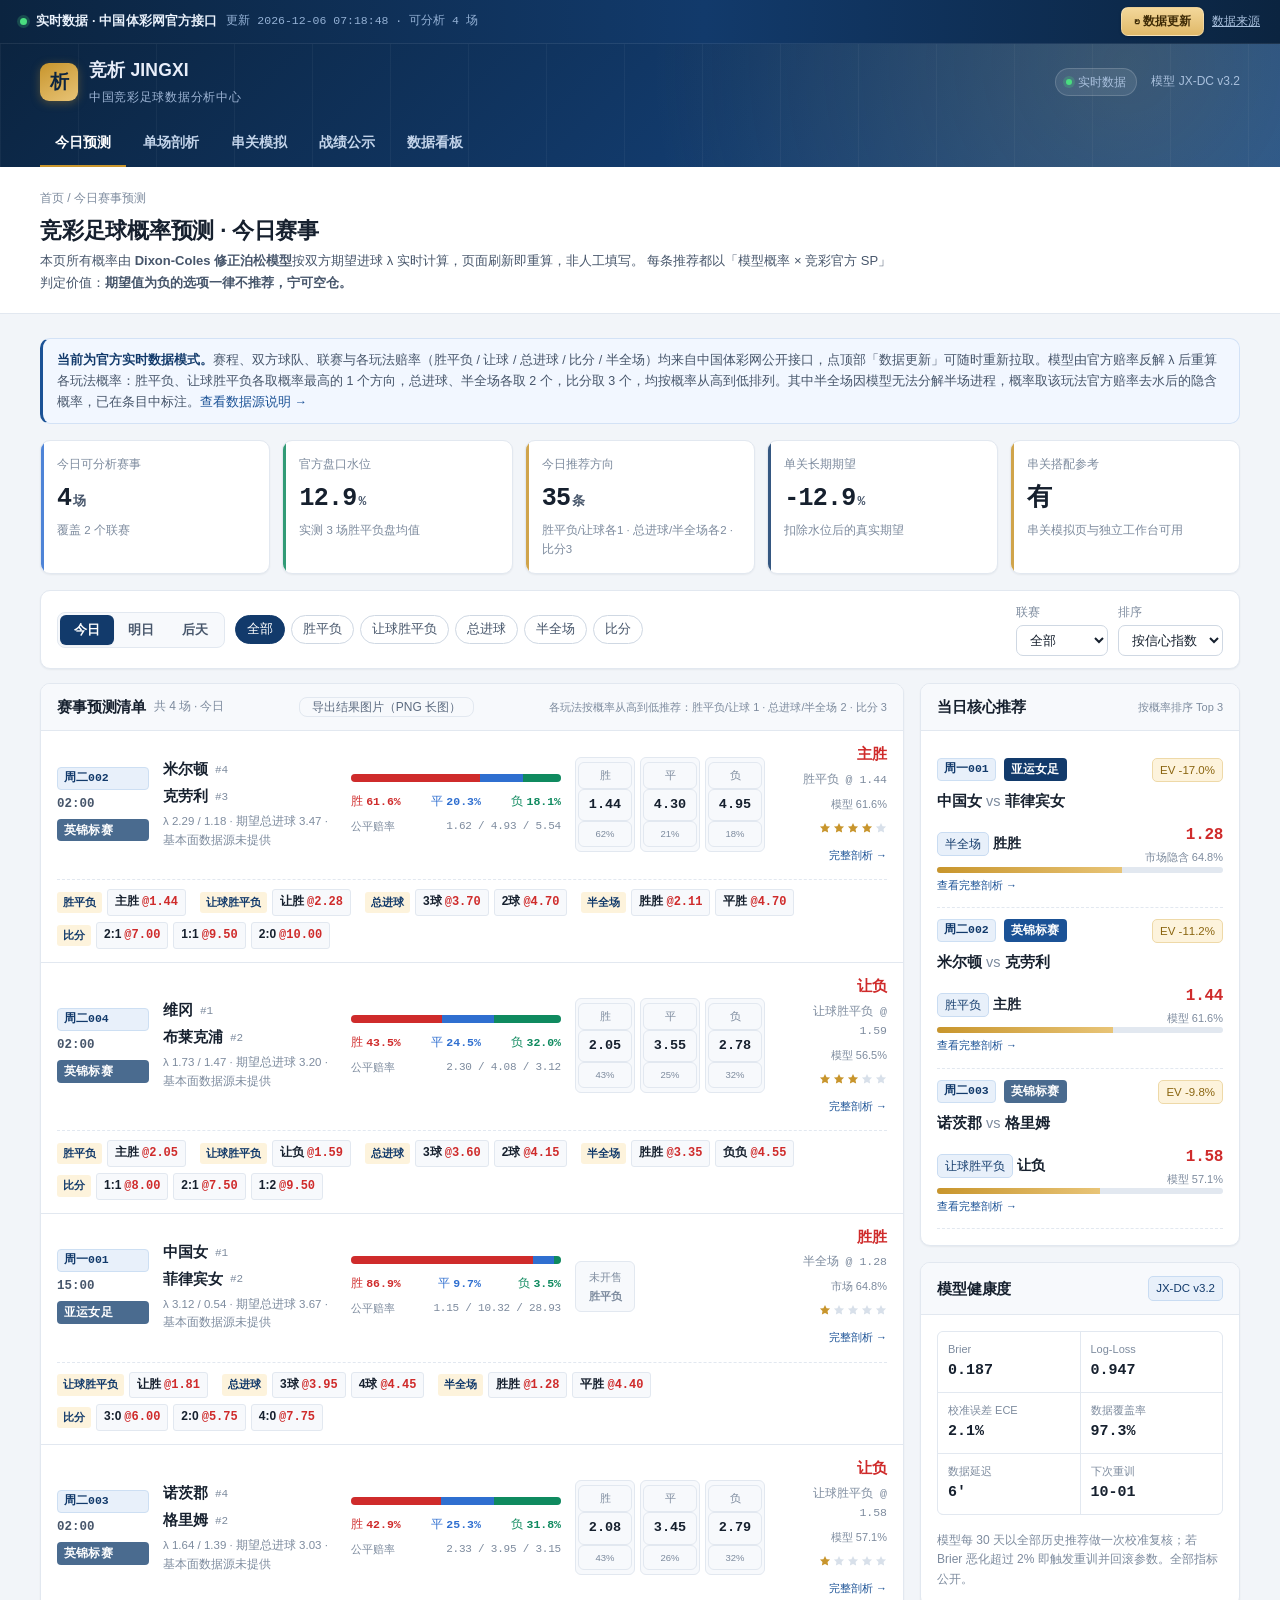
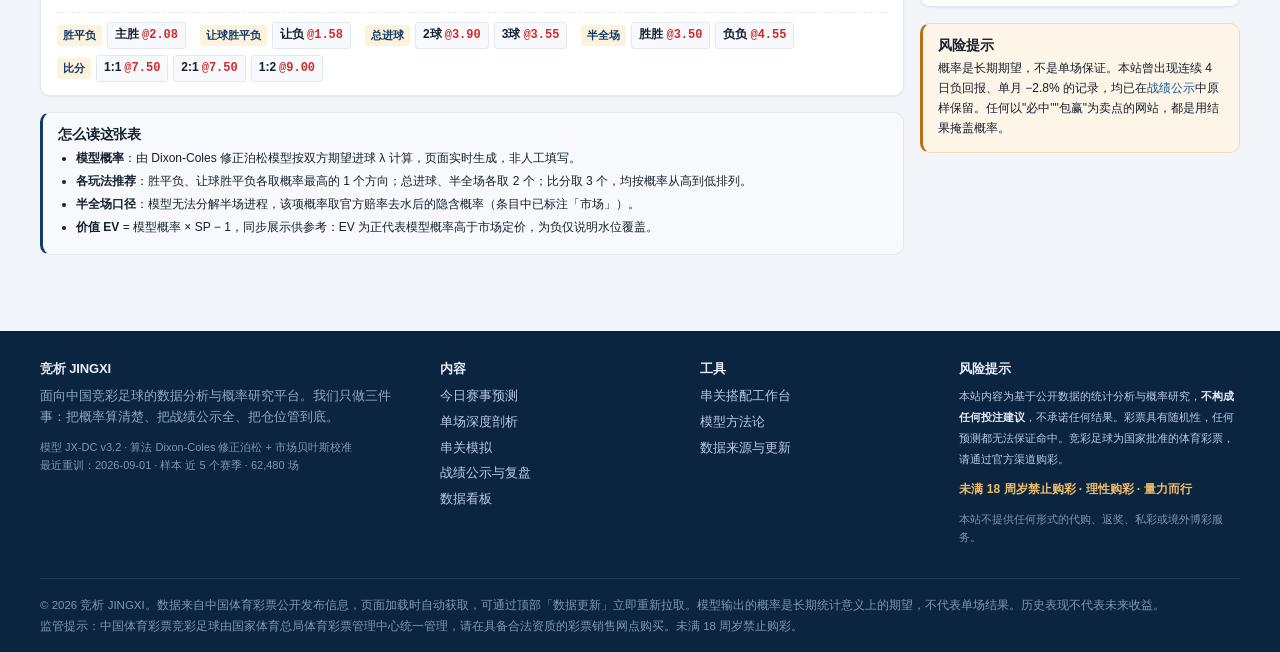
==== index.html @ ffd5cdde "串关模拟：三个双玩法组合的关数写进选项名，口径更直观 - 选项名改为「胜平负+让球（2 串 1）」「胜平负+总进球（3 串 1）」「让球+总进球（3 串 1）」，   选项本身即可看出搭配结果；构成规" ====
<!DOCTYPE html>
<html lang="zh-CN">
<head>
<meta charset="utf-8">
<meta name="viewport" content="width=device-width, initial-scale=1">
<title>今日竞彩足球预测 · 概率透明 · 战绩可溯 | 竞析 JINGXI</title>
<meta name="description" content="竞析 JINGXI —— 中国竞彩足球数据分析中心。以 Dixon-Coles 修正泊松模型计算胜平负、让球、总进球概率，公开模型参数与校准曲线，全量推荐赛前锁定、赛后公示。本站不销售彩票，内容不构成投注建议。">
<meta name="robots" content="index,follow">
<link rel="stylesheet" href="assets/css/main.css?v=2026094002">
</head>
<body data-page="home">

<div class="pagehead"><div class="wrap">
  <div class="crumb">首页 / 今日赛事预测</div>
  <h1>竞彩足球概率预测 · 今日赛事</h1>
  <div class="sub">
    本页所有概率由 <b>Dixon-Coles 修正泊松模型</b>按双方期望进球 λ 实时计算，页面刷新即重算，非人工填写。
    每条推荐都以「模型概率 × 竞彩官方 SP」判定价值：<b>期望值为负的选项一律不推荐，宁可空仓。</b>
  </div>
</div></div>

<main><div class="wrap" id="home-body"></div></main>

<script src="assets/js/data.js?v=2026094002"></script>
<script src="assets/js/core.js?v=2026094002"></script>
<script src="assets/js/datasource.js?v=2026094002"></script>
<script src="assets/js/parlay.js?v=2026094002"></script>
<script src="assets/js/app.js?v=2026094002"></script>
<script src="assets/js/boot.js?v=2026094002"></script>
</body>
</html>
---- assets/css/main.css ----
/* ==========================================================================
   竞析 JINGXI · 中国竞彩足球数据分析中心
   设计系统 v1.0  |  数据密集型排版，竞赛级可读性
   ========================================================================== */

/* ---------- 1. 设计令牌 ---------- */
:root {
  /* 品牌 */
  --brand: #123a6b;
  --brand-2: #1b5296;
  --brand-ink: #0b2440;
  --accent: #c8952c;          /* 金：权威/重点 */
  --accent-soft: #fdf3dc;

  /* 语义：竞彩胜平负（胜=红 / 平=蓝 / 负=绿） */
  --win: #cf2b2b;
  --win-soft: #fdecec;
  --draw: #2f6fd0;
  --draw-soft: #eaf1fd;
  --lose: #0f8a5f;
  --lose-soft: #e7f6f0;

  /* 中性 */
  --bg: #f2f5f9;
  --panel: #ffffff;
  --panel-2: #f7f9fc;
  --line: #e2e8f0;
  --line-2: #cfd8e3;
  --ink: #16202e;
  --ink-2: #47566b;
  --ink-3: #7d8b9e;

  /* 状态 */
  --up: #cf2b2b;      /* 升盘 / 上涨 */
  --down: #0f8a5f;    /* 降盘 / 下跌 */
  --warn: #b8730f;
  --warn-soft: #fdf6e8;

  /* 尺寸 */
  --r-sm: 6px;
  --r: 10px;
  --r-lg: 14px;
  --sh-1: 0 1px 2px rgba(16, 32, 56, .06);
  --sh-2: 0 4px 16px rgba(16, 32, 56, .08);
  --sh-3: 0 12px 36px rgba(16, 32, 56, .12);
  --maxw: 1240px;

  --sans: -apple-system, BlinkMacSystemFont, "PingFang SC", "Hiragino Sans GB",
          "Microsoft YaHei", "Source Han Sans SC", "Noto Sans CJK SC", sans-serif;
  --mono: ui-monospace, "SF Mono", "JetBrains Mono", Menlo, Consolas, monospace;
}

/* ---------- 2. 基础 ---------- */
* { box-sizing: border-box; }
html { -webkit-text-size-adjust: 100%; scroll-behavior: smooth; }
body {
  margin: 0;
  font-family: var(--sans);
  font-size: 14px;
  line-height: 1.65;
  color: var(--ink);
  background: var(--bg);
  -webkit-font-smoothing: antialiased;
}
a { color: var(--brand-2); text-decoration: none; }
a:hover { text-decoration: underline; }
h1, h2, h3, h4 { margin: 0; font-weight: 700; line-height: 1.3; letter-spacing: -.01em; }
p { margin: 0 0 10px; }
img { max-width: 100%; }
table { border-collapse: collapse; width: 100%; }

.num, .odds, td.num, .tabular {
  font-family: var(--mono);
  font-variant-numeric: tabular-nums;
  letter-spacing: -.02em;
}

.wrap { max-width: var(--maxw); margin: 0 auto; padding: 0 20px; }
.hide { display: none !important; }
.muted { color: var(--ink-3); }
.small { font-size: 12px; }
.tiny { font-size: 11px; }
.nowrap { white-space: nowrap; }
.center { text-align: center; }
.right { text-align: right; }
.mt0 { margin-top: 0; } .mb0 { margin-bottom: 0; }
.mb8 { margin-bottom: 8px; } .mb16 { margin-bottom: 16px; } .mb24 { margin-bottom: 24px; }
.mt16 { margin-top: 16px; } .mt24 { margin-top: 24px; } .mt32 { margin-top: 32px; }
.gap8 { gap: 8px; } .gap12 { gap: 12px; } .gap16 { gap: 16px; }
.row { display: flex; align-items: center; }
.row.wrapx { flex-wrap: wrap; }
.between { justify-content: space-between; }
.grow { flex: 1; }

/* ---------- 3. 演示数据横幅 ---------- */
.demobar {
  background: linear-gradient(90deg, #7a4a00, #b8730f 40%, #7a4a00);
  color: #fff5e0;
  font-size: 12.5px;
  padding: 7px 0;
  text-align: center;
  letter-spacing: .01em;
}
.demobar b { color: #ffe6ad; }
.demobar::before { content: "⚠ "; }

/* ---------- 4. 顶栏 ---------- */
.topbar {
  background: linear-gradient(135deg, #0b2440 0%, #123a6b 55%, #1b5296 100%);
  color: #e8eefa;
  position: relative;
  overflow: hidden;
}
.topbar::after {
  content: "";
  position: absolute; inset: 0;
  background-image:
    radial-gradient(circle at 88% 15%, rgba(200,149,44,.20) 0, transparent 42%),
    repeating-linear-gradient(90deg, rgba(255,255,255,.045) 0 1px, transparent 1px 78px);
  pointer-events: none;
}
.topbar-in { position: relative; z-index: 1; }
.topbar-top {
  display: flex; align-items: center; justify-content: space-between;
  gap: 16px; padding: 12px 0;
}
.brand { display: flex; align-items: center; gap: 11px; }
.brand-mark {
  width: 38px; height: 38px; border-radius: 9px; flex: none;
  background: linear-gradient(150deg, #c8952c, #e8c477);
  color: #0b2440; display: grid; place-items: center;
  font-weight: 800; font-size: 19px; letter-spacing: -.04em;
  box-shadow: 0 2px 10px rgba(200,149,44,.35);
}
.brand-txt strong { font-size: 17.5px; font-weight: 800; letter-spacing: .01em; display: block; }
.brand-txt span { font-size: 11.5px; color: #9db4d4; letter-spacing: .06em; }
.topbar-meta { display: flex; align-items: center; gap: 14px; font-size: 12px; color: #a9c0dd; }
.pill-live {
  display: inline-flex; align-items: center; gap: 6px;
  background: rgba(255,255,255,.09); border: 1px solid rgba(255,255,255,.16);
  padding: 4px 10px; border-radius: 20px; font-size: 11.5px;
}
.dot-live { width: 6px; height: 6px; border-radius: 50%; background: #4ade80; box-shadow: 0 0 0 3px rgba(74,222,128,.22); }
.pill-demo { background: rgba(200,149,44,.2); border-color: rgba(200,149,44,.45); color: #f3d79a; }

/* 主导航 */
.nav { display: flex; gap: 2px; overflow-x: auto; scrollbar-width: none; }
.nav::-webkit-scrollbar { display: none; }
.nav a {
  color: #c3d4ea; padding: 11px 15px; font-size: 14px; font-weight: 600;
  border-bottom: 2.5px solid transparent; white-space: nowrap; text-decoration: none;
  transition: color .15s, border-color .15s;
}
.nav a:hover { color: #fff; text-decoration: none; }
.nav a.on { color: #fff; border-bottom-color: var(--accent); }
.nav .nav-key { font-size: 10px; color: #8fa8c8; margin-left: 5px; font-weight: 500; }

/* ---------- 5. 页面标题区 ---------- */
.pagehead { background: var(--panel); border-bottom: 1px solid var(--line); padding: 22px 0 20px; }
.pagehead h1 { font-size: 22px; }
.pagehead .sub { color: var(--ink-2); font-size: 13px; margin-top: 5px; max-width: 860px; }
.crumb { font-size: 12px; color: var(--ink-3); margin-bottom: 8px; }
.crumb a { color: var(--ink-3); }

main { padding: 24px 0 56px; }

/* ---------- 6. 指标卡 ---------- */
.kpis { display: grid; grid-template-columns: repeat(auto-fit, minmax(168px, 1fr)); gap: 12px; }
.kpi {
  background: var(--panel); border: 1px solid var(--line); border-radius: var(--r);
  padding: 14px 16px; box-shadow: var(--sh-1); position: relative; overflow: hidden;
}
.kpi::before { content: ""; position: absolute; left: 0; top: 0; bottom: 0; width: 3px; background: var(--brand); opacity: .85; }
.kpi.k-win::before { background: var(--win); }
.kpi.k-draw::before { background: var(--draw); }
.kpi.k-lose::before { background: var(--lose); }
.kpi.k-gold::before { background: var(--accent); }
.kpi .k-lab { font-size: 12px; color: var(--ink-3); display: flex; align-items: center; gap: 5px; }
.kpi .k-val { font-size: 25px; font-weight: 800; font-family: var(--mono); margin-top: 3px; letter-spacing: -.03em; }
.kpi .k-val small { font-size: 13px; font-weight: 600; color: var(--ink-2); margin-left: 2px; }
.kpi .k-sub { font-size: 11.5px; color: var(--ink-3); margin-top: 2px; }
.pos { color: var(--win); } .neg { color: var(--lose); }

/* ---------- 7. 卡片 / 面板 ---------- */
.card {
  background: var(--panel); border: 1px solid var(--line); border-radius: var(--r);
  box-shadow: var(--sh-1); margin-bottom: 16px; overflow: hidden;
}
.card-h {
  display: flex; align-items: center; justify-content: space-between; gap: 12px;
  padding: 13px 16px; border-bottom: 1px solid var(--line); background: var(--panel-2);
}
.card-h h2, .card-h h3 { font-size: 15px; display: flex; align-items: center; gap: 8px; }
.card-h .hint { font-size: 12px; color: var(--ink-3); font-weight: 400; }
.card-b { padding: 16px; }
.card-b.tight { padding: 10px 12px; }
.card-b.flush { padding: 0; }

.section-title { display: flex; align-items: baseline; gap: 10px; margin: 26px 0 12px; }
.section-title h2 { font-size: 17px; }
.section-title .desc { font-size: 12.5px; color: var(--ink-3); }

.grid-2 { display: grid; grid-template-columns: 1fr 1fr; gap: 16px; }
.grid-3 { display: grid; grid-template-columns: repeat(3, 1fr); gap: 16px; }
.grid-side { display: grid; grid-template-columns: minmax(0, 1fr) 320px; gap: 16px; align-items: start; }

/* ---------- 8. 标签 / 徽章 ---------- */
.tag {
  display: inline-flex; align-items: center; gap: 4px;
  font-size: 11.5px; padding: 2px 7px; border-radius: 5px;
  background: var(--panel-2); border: 1px solid var(--line-2); color: var(--ink-2);
  white-space: nowrap; line-height: 1.6;
}
.tag.t-win { background: var(--win-soft); border-color: #f3c9c9; color: #a81f1f; }
.tag.t-draw { background: var(--draw-soft); border-color: #c6daf8; color: #22539f; }
.tag.t-lose { background: var(--lose-soft); border-color: #bfe6d8; color: #0a6b4a; }
.tag.t-gold { background: var(--accent-soft); border-color: #eed9a8; color: #8a6510; }
.tag.t-brand { background: #e8f0fa; border-color: #c9dcf2; color: #123a6b; }
.tag.t-warn { background: var(--warn-soft); border-color: #f0dcb4; color: var(--warn); }

.league-chip {
  display: inline-flex; align-items: center; font-size: 11.5px; font-weight: 700;
  padding: 2px 7px; border-radius: 4px; background: var(--brand); color: #fff; letter-spacing: .02em;
}
.league-chip.lv-2 { background: #1b5296; }
.league-chip.lv-3 { background: #4a6b8f; }
.league-chip.lv-4 { background: #7d8b9e; }
.no-chip {
  font-family: var(--mono); font-size: 11.5px; font-weight: 700; color: var(--brand);
  background: #e8f0fa; border: 1px solid #cddff3; padding: 1px 6px; border-radius: 4px;
}

/* 近期战绩 W/D/L 方块 */
.form-row { display: inline-flex; gap: 3px; }
.form-dot {
  width: 17px; height: 17px; border-radius: 4px; display: grid; place-items: center;
  font-size: 10.5px; font-weight: 800; color: #fff; font-family: var(--mono);
}
.form-dot.w { background: var(--win); }
.form-dot.d { background: #98a6b8; }
.form-dot.l { background: var(--lose); }

/* 信心星级 */
.stars { display: inline-flex; gap: 2px; align-items: center; }
.star { width: 12px; height: 12px; }
.star.on { fill: var(--accent); }
.star.off { fill: #d8e0ea; }

/* ---------- 9. 概率条 ---------- */
.pbar { display: flex; height: 8px; border-radius: 5px; overflow: hidden; background: var(--line); }
.pbar > i { display: block; height: 100%; }
.pbar .p-w { background: var(--win); }
.pbar .p-d { background: var(--draw); }
.pbar .p-l { background: var(--lose); }
.pbar-legend { display: flex; justify-content: space-between; font-size: 11.5px; margin-top: 5px; }
.pbar-legend b { font-family: var(--mono); font-weight: 700; }
.legend-w { color: var(--win); } .legend-d { color: var(--draw); } .legend-l { color: var(--lose); }

/* 三段概率（挂盘式） */
.tri { display: grid; grid-template-columns: repeat(3, 1fr); gap: 1px; background: var(--line); border: 1px solid var(--line); border-radius: var(--r-sm); overflow: hidden; }
.tri > div { background: var(--panel); padding: 7px 8px; text-align: center; }
.tri .t-lab { font-size: 11px; color: var(--ink-3); }
.tri .t-val { font-family: var(--mono); font-size: 16px; font-weight: 700; margin-top: 1px; }
.tri .t-odds { font-family: var(--mono); font-size: 11.5px; color: var(--ink-3); }
.tri .c-w { color: var(--win); } .tri .c-d { color: var(--draw); } .tri .c-l { color: var(--lose); }
.tri > div.hl { background: var(--accent-soft); }
.tri > div.hl .t-lab { color: #8a6510; font-weight: 700; }

/* ---------- 10. 赛事列表行 ---------- */
.match-list { display: flex; flex-direction: column; }
.mrow {
  display: grid;
  grid-template-columns: 92px minmax(0, 1fr) 210px 190px 108px;
  gap: 14px; align-items: center;
  padding: 13px 16px; border-bottom: 1px solid var(--line);
  transition: background .14s; position: relative;
}
.mrow:last-child { border-bottom: 0; }
.mrow:hover { background: #f8fbfe; }
.mrow::before {
  content: ""; position: absolute; left: 0; top: 0; bottom: 0; width: 0;
  background: var(--brand); transition: width .14s;
}
.mrow:hover::before { width: 3px; }
.m-meta { display: flex; flex-direction: column; gap: 4px; }
.m-time { font-family: var(--mono); font-size: 12.5px; color: var(--ink-2); font-weight: 600; }
.m-teams { min-width: 0; }
.m-team { display: flex; align-items: center; gap: 7px; }
.m-team .tname { font-size: 14.5px; font-weight: 700; }
.m-team .trank { font-size: 11px; color: var(--ink-3); font-family: var(--mono); }
.m-team .badge-h { font-size: 10px; padding: 0 4px; border-radius: 3px; background: #eef2f7; color: var(--ink-3); }
.m-vs { font-size: 11px; color: var(--ink-3); padding-left: 2px; }
.m-hint { font-size: 11.5px; color: var(--ink-3); margin-top: 3px; }
.m-prob { display: flex; flex-direction: column; gap: 5px; }
.m-prob .lab { font-size: 11px; color: var(--ink-3); display: flex; justify-content: space-between; }
.m-odds { display: grid; grid-template-columns: repeat(3, 1fr); gap: 5px; }
.m-odds div {
  border: 1px solid var(--line); border-radius: var(--r-sm); padding: 4px 2px; text-align: center;
  background: var(--panel-2);
}
.m-odds .o-l { font-size: 10.5px; color: var(--ink-3); }
.m-odds .o-v { font-family: var(--mono); font-size: 13.5px; font-weight: 700; }
.m-odds .sel-w { border-color: #e9b3b3; background: var(--win-soft); }
.m-odds .sel-d { border-color: #bcd3f5; background: var(--draw-soft); }
.m-odds .sel-l { border-color: #b3ddcd; background: var(--lose-soft); }
.m-side { text-align: right; display: flex; flex-direction: column; align-items: flex-end; gap: 5px; }

/* 各玩法推荐条（今日预测清单，跨整行） */
.m-recs {
  grid-column: 1 / -1;
  display: flex; flex-wrap: wrap; gap: 6px 14px; align-items: center;
  padding-top: 9px; margin-top: 1px; border-top: 1px dashed var(--line);
}
.m-recs .rc-g { display: inline-flex; align-items: center; gap: 5px; }
.m-recs .rc-p {
  font-size: 10.5px; font-weight: 700; color: var(--brand);
  background: var(--accent-soft); border-radius: 3px; padding: 2px 6px; white-space: nowrap;
}
.m-recs .rc-i {
  font-size: 12px; font-weight: 600; color: var(--ink);
  border: 1px solid var(--line); border-radius: 3px; padding: 2px 7px;
  background: var(--panel-2); white-space: nowrap; cursor: default;
}
.m-recs .rc-i b { color: var(--win); font-family: var(--mono); font-weight: 700; margin-left: 3px; }

/* 推荐徽章 */
.pick-badge {
  display: inline-flex; flex-direction: column; align-items: flex-end; gap: 2px;
}
.pick-badge .p-main { font-size: 15px; font-weight: 800; font-family: var(--mono); }
.pick-badge .p-sp { font-size: 11.5px; color: var(--ink-3); font-family: var(--mono); }

/* ---------- 11. 表格 ---------- */
.tbl { width: 100%; font-size: 13px; }
.tbl th {
  text-align: left; font-size: 11.5px; font-weight: 700; color: var(--ink-2);
  background: var(--panel-2); padding: 9px 10px; border-bottom: 1px solid var(--line-2);
  white-space: nowrap;
}
.tbl td { padding: 9px 10px; border-bottom: 1px solid var(--line); vertical-align: middle; }
.tbl tbody tr:hover { background: #f8fbfe; }
.tbl tbody tr:last-child td { border-bottom: 0; }
.tbl .num { text-align: right; }
.tbl-dense td, .tbl-dense th { padding: 6px 9px; }
.tbl th.sortable { cursor: pointer; user-select: none; }
.tbl th.sortable:hover { color: var(--brand); }

.hit { color: var(--win); font-weight: 700; }
.miss { color: var(--lose); font-weight: 700; }
.push { color: var(--ink-3); font-weight: 700; }

/* 表格滚动容器 */
.scrollx { overflow-x: auto; }
.scrollx::-webkit-scrollbar { height: 8px; }
.scrollx::-webkit-scrollbar-thumb { background: var(--line-2); border-radius: 4px; }

/* ---------- 12. 筛选 / Tab ---------- */
.toolbar {
  display: flex; flex-wrap: wrap; gap: 10px; align-items: center;
  padding: 12px 16px; background: var(--panel); border: 1px solid var(--line);
  border-radius: var(--r); box-shadow: var(--sh-1); margin-bottom: 14px;
}
.seg { display: inline-flex; background: var(--panel-2); border: 1px solid var(--line); border-radius: 8px; padding: 2px; }
.seg button {
  border: 0; background: transparent; font-family: inherit; font-size: 13px; font-weight: 600;
  color: var(--ink-2); padding: 6px 14px; border-radius: 6px; cursor: pointer; transition: all .14s;
}
.seg button:hover { color: var(--brand); }
.seg button.on { background: var(--brand); color: #fff; box-shadow: var(--sh-1); }
.seg.sm button { padding: 4px 10px; font-size: 12.5px; }

.chips { display: flex; flex-wrap: wrap; gap: 6px; }
.chip {
  font-size: 12.5px; padding: 5px 11px; border-radius: 20px; cursor: pointer;
  background: var(--panel); border: 1px solid var(--line-2); color: var(--ink-2);
  font-family: inherit; transition: all .14s;
}
.chip:hover { border-color: var(--brand-2); color: var(--brand); }
.chip.on { background: var(--brand); border-color: var(--brand); color: #fff; }
.chip sup { font-size: 10px; margin-left: 3px; opacity: .75; }

.field { display: flex; flex-direction: column; gap: 3px; }
.field label { font-size: 11.5px; color: var(--ink-3); }
select, input[type=text], input[type=search] {
  font-family: inherit; font-size: 13px; color: var(--ink);
  border: 1px solid var(--line-2); border-radius: 7px; padding: 6px 9px; background: var(--panel);
}
select:focus, input:focus { outline: 2px solid #d4e4f7; border-color: var(--brand-2); }

/* 页内 Tab */
.tabs { display: flex; gap: 4px; border-bottom: 1px solid var(--line); overflow-x: auto; }
.tabs button {
  border: 0; background: transparent; font-family: inherit; font-size: 13.5px; font-weight: 600;
  color: var(--ink-2); padding: 10px 14px; cursor: pointer; white-space: nowrap;
  border-bottom: 2.5px solid transparent; margin-bottom: -1px;
}
.tabs button:hover { color: var(--brand); }
.tabs button.on { color: var(--brand); border-bottom-color: var(--brand); }

/* ---------- 13. 图表容器 ---------- */
.chart { width: 100%; display: block; }
.chart-legend { display: flex; flex-wrap: wrap; gap: 12px; font-size: 11.5px; color: var(--ink-2); margin-top: 8px; }
.chart-legend i { display: inline-block; width: 9px; height: 9px; border-radius: 2px; margin-right: 4px; }

.bar-h { display: flex; align-items: center; gap: 8px; font-size: 12.5px; margin-bottom: 6px; }
.bar-h .bh-lab { width: 88px; flex: none; color: var(--ink-2); }
.bar-h .bh-track { flex: 1; height: 16px; background: var(--panel-2); border-radius: 4px; overflow: hidden; }
.bar-h .bh-fill { height: 100%; border-radius: 4px; background: linear-gradient(90deg, var(--brand), var(--brand-2)); }
.bar-h .bh-val { width: 52px; text-align: right; font-family: var(--mono); font-weight: 700; }

/* 泊松热力图 */
.heat { display: grid; gap: 3px; }
.heat-cell { aspect-ratio: 1; display: grid; place-items: center; border-radius: 4px; font-family: var(--mono); font-size: 10.5px; font-weight: 600; }
.heat-axis { display: grid; gap: 3px; font-size: 10.5px; color: var(--ink-3); font-family: var(--mono); }
.heat-axis > span { display: grid; place-items: center; }

/* 数据小格 */
.mini-grid { display: grid; grid-template-columns: repeat(auto-fit, minmax(96px, 1fr)); gap: 1px; background: var(--line); border: 1px solid var(--line); border-radius: var(--r-sm); overflow: hidden; }
.mini-grid > div { background: var(--panel); padding: 8px 10px; }
.mini-grid .mg-l { font-size: 11px; color: var(--ink-3); }
.mini-grid .mg-v { font-family: var(--mono); font-size: 15px; font-weight: 700; margin-top: 1px; }

/* 对比条（主客对比） */
.vs-bar { display: grid; grid-template-columns: 1fr 92px 1fr; align-items: center; gap: 8px; margin-bottom: 9px; }
.vs-bar .vb-l, .vs-bar .vb-r { height: 20px; border-radius: 4px; position: relative; overflow: hidden; background: var(--panel-2); }
.vs-bar .vb-f { height: 100%; }
.vs-bar .vb-l .vb-f { background: linear-gradient(90deg, rgba(18,58,107,.35), var(--brand)); float: right; }
.vs-bar .vb-r .vb-f { background: linear-gradient(90deg, #b8552c, #d97b3f); }
.vs-bar .vb-c { text-align: center; font-size: 11.5px; color: var(--ink-3); }
.vs-bar .vb-c b { display: block; font-family: var(--mono); font-size: 12.5px; color: var(--ink); }

/* ---------- 14. 结论卡 / 提示 ---------- */
.callout {
  border-radius: var(--r); padding: 13px 15px; font-size: 13px;
  background: var(--panel-2); border: 1px solid var(--line); border-left: 3px solid var(--brand);
}
.callout.c-gold { background: var(--accent-soft); border-color: #f0dcb4; border-left-color: var(--accent); }
.callout.c-warn { background: var(--warn-soft); border-color: #f0dcb4; border-left-color: var(--warn); }
.callout.c-win { background: var(--win-soft); border-color: #f3c9c9; border-left-color: var(--win); }
.callout h4 { font-size: 13.5px; margin-bottom: 5px; }
.callout ul { margin: 6px 0 0; padding-left: 18px; }
.callout li { margin-bottom: 3px; }

/* ---------- 15. 模型漏斗 ---------- */
.flow { display: grid; gap: 8px; }
.flow-step {
  display: grid; grid-template-columns: 34px 128px minmax(0, 1fr); gap: 12px; align-items: start;
  background: var(--panel); border: 1px solid var(--line); border-radius: var(--r);
  padding: 11px 13px; position: relative;
}
.flow-step .fs-n {
  width: 26px; height: 26px; border-radius: 7px; background: var(--brand); color: #fff;
  display: grid; place-items: center; font-family: var(--mono); font-weight: 700; font-size: 12.5px;
}
.flow-step .fs-t { font-weight: 700; font-size: 13.5px; }
.flow-step .fs-d { font-size: 12.5px; color: var(--ink-2); }
.flow-step .fs-k { font-family: var(--mono); font-size: 11.5px; color: var(--ink-3); margin-top: 3px; }

.formula {
  font-family: var(--mono); font-size: 13px; background: #0f2137; color: #d9e6f7;
  border-radius: var(--r-sm); padding: 12px 14px; overflow-x: auto; line-height: 2;
}
.formula .v { color: #7fd1b0; } .formula .c { color: #8fa8c8; }

/* ---------- 16. 页脚 ---------- */
footer { background: #0b2440; color: #93a9c6; font-size: 12.5px; padding: 30px 0 24px; margin-top: 20px; }
footer a { color: #b8cbe4; }
.foot-grid { display: grid; grid-template-columns: 1.6fr 1fr 1fr 1.2fr; gap: 26px; }
footer h4 { color: #e8eefa; font-size: 13px; margin-bottom: 9px; }
footer ul { list-style: none; margin: 0; padding: 0; }
footer li { margin-bottom: 5px; }
.foot-note { border-top: 1px solid rgba(255,255,255,.1); margin-top: 22px; padding-top: 16px; font-size: 11.5px; color: #7f96b4; line-height: 1.8; }
.foot-warn { color: #f0bd6a; font-weight: 700; }

/* ---------- 17. 响应式 ---------- */
@media (max-width: 1080px) {
  .grid-side { grid-template-columns: 1fr; }
  .mrow { grid-template-columns: 84px minmax(0, 1fr) 180px 100px; }
  .mrow .m-odds { display: none; }
  .foot-grid { grid-template-columns: 1fr 1fr; }
}
@media (max-width: 820px) {
  .grid-2, .grid-3 { grid-template-columns: 1fr; }
  .mrow { grid-template-columns: 78px minmax(0, 1fr) 96px; gap: 10px; padding: 12px; }
  .mrow .m-prob { display: none; }
  main { padding: 16px 0 40px; }
  .wrap { padding: 0 14px; }
  .topbar-meta .hide-sm { display: none; }
  .kpi .k-val { font-size: 22px; }
  .flow-step { grid-template-columns: 30px minmax(0, 1fr); }
  .flow-step .fs-d { grid-column: 2; }
}
@media print { .topbar, .demobar, footer, .toolbar { display: none; } }

/* ---------- 18. 数据状态条（取代原演示横幅） ---------- */
.statusbar {
  background: linear-gradient(90deg, #0b2440, #123a6b 55%, #0b2440);
  color: #cfe0f5; font-size: 12.5px;
  border-bottom: 1px solid rgba(255,255,255,.08);
}
.statusbar.is-demo { background: linear-gradient(90deg, #5c3a00, #8a5a0c 55%, #5c3a00); color: #ffe9bf; }
.statusbar.is-busy { background: linear-gradient(90deg, #123a6b, #1b5296 55%, #123a6b); }
.sb-in { display: flex; align-items: center; gap: 12px; padding: 7px 0; min-height: 34px; }
.sb-left { display: flex; align-items: center; gap: 9px; flex-wrap: wrap; min-width: 0; }
.sb-right { margin-left: auto; display: flex; align-items: center; gap: 8px; flex: none; }
.sb-dot { width: 7px; height: 7px; border-radius: 50%; background: #4ade80; box-shadow: 0 0 0 3px rgba(74,222,128,.2); flex: none; }
.statusbar.is-demo .sb-dot { background: #f0bd6a; box-shadow: 0 0 0 3px rgba(240,189,106,.22); }
.statusbar.is-busy .sb-dot { background: #7fb3f0; animation: sbdot .9s infinite; }
@keyframes sbdot { 0%,100% { opacity: 1; } 50% { opacity: .25; } }
.sb-txt { font-weight: 700; color: #eaf2fc; letter-spacing: .01em; }
.statusbar.is-demo .sb-txt { color: #fff0d2; }
.sb-meta { color: #93b0d4; font-family: var(--mono); font-size: 11.5px; }
.statusbar.is-demo .sb-meta { color: #e6cfa4; }
.sb-msg { color: #bcd4f0; font-size: 11.5px; }
.sb-msg.err { color: #ffb4a8; }
.sb-msg.ok { color: #9ff0c4; }

.btn-refresh {
  font-family: inherit; font-size: 12px; font-weight: 700; cursor: pointer;
  display: inline-flex; align-items: center; gap: 5px;
  padding: 5px 12px; border-radius: 7px;
  background: linear-gradient(180deg, #f3d79a, #e0b969); color: #3d2a06;
  border: 1px solid rgba(255,255,255,.28); box-shadow: 0 1px 3px rgba(0,0,0,.22);
  transition: transform .12s, box-shadow .12s;
}
.btn-refresh:hover { transform: translateY(-1px); box-shadow: 0 3px 10px rgba(0,0,0,.28); }
.btn-refresh:active { transform: translateY(0); }
.btn-refresh[disabled] { opacity: .6; cursor: progress; transform: none; }
.statusbar.is-demo .btn-refresh { background: linear-gradient(180deg, #fff0d2, #f0c97e); }
.sb-link { color: #a9c0dd; font-size: 11.5px; text-decoration: underline; }
.sb-link:hover { color: #eaf2fc; }

/* 数据源未提供的字段占位 */
.na {
  display: inline-block; font-size: 11px; color: var(--ink-3);
  background: repeating-linear-gradient(45deg, #f4f7fa, #f4f7fa 5px, #eaeff5 5px, #eaeff5 10px);
  border: 1px dashed var(--line-2); border-radius: 4px; padding: 1px 7px;
}
.notice-strip {
  display: flex; align-items: flex-start; gap: 9px;
  background: #f2f7ff; border: 1px solid #d3e2f6; border-left: 3px solid var(--brand-2);
  border-radius: var(--r); padding: 11px 14px; font-size: 12.5px; color: var(--ink-2); margin-bottom: 16px;
}
.notice-strip b { color: var(--brand); }

/* ---------- 19. 串关 / 倍投 ---------- */
.plan-hi { background: #fff7e8 !important; }
.combo-leg { display: flex; align-items: center; gap: 6px; }
.pill-mode { font-family: var(--mono); font-size: 11.5px; }

/* ---------- 20. 打印/无障碍 ---------- */
:focus-visible { outline: 2px solid var(--brand-2); outline-offset: 2px; border-radius: 3px; }
.sr { position: absolute; width: 1px; height: 1px; overflow: hidden; clip: rect(0 0 0 0); }

@media (max-width: 820px) {
  .sb-in { flex-wrap: wrap; padding: 8px 0; }
  .sb-right { margin-left: 0; width: 100%; justify-content: space-between; }
  .sb-meta { font-size: 11px; }
  .btn-refresh { padding: 6px 14px; }
}

/* ============ 串关工作台 v2：当期编辑 / 锁定 / 参考期 ============ */
.btn-brand {
  appearance: none; border: 0; cursor: pointer;
  background: var(--accent); color: #fff;
  font: 600 13px/1 var(--sans, sans-serif);
  padding: 9px 16px; border-radius: 8px; letter-spacing: .02em;
}
.btn-brand:hover { filter: brightness(1.08); }
.btn-ghost {
  appearance: none; cursor: pointer;
  background: transparent; color: var(--muted, #5c6b80);
  border: 1px solid var(--line, #dbe3ec);
  font: 500 12.5px/1 var(--sans, sans-serif);
  padding: 8px 14px; border-radius: 8px;
}
.btn-ghost:hover { color: var(--ink, #16202e); border-color: var(--accent, #123a6b); }
.cell-input {
  width: 76px; padding: 4px 6px;
  border: 1px solid var(--accent, #123a6b); border-radius: 6px;
  font: 600 13px/1.4 var(--mono, monospace);
  color: var(--ink, #16202e); background: #fff;
  text-align: right;
}
.cell-input:focus { outline: 2px solid rgba(18, 58, 107, .18); }
input[type="checkbox"][data-leg] {
  width: 16px; height: 16px; accent-color: var(--accent, #123a6b);
  cursor: pointer; vertical-align: middle;
}

/* ============ parlay.html 双栏目切换（串关搭配 / 资金计划） ============ */
.ptabs { display: flex; gap: 10px; margin-bottom: 16px; }
.ptab {
  flex: 1; display: flex; flex-direction: column; align-items: center; gap: 3px;
  padding: 13px 16px; background: var(--panel); border: 1px solid var(--line);
  border-radius: 10px; cursor: pointer; font-family: inherit;
  transition: border-color .15s, background .15s, color .15s;
}
.ptab:hover { border-color: var(--brand); }
.ptab.on { background: var(--brand); border-color: var(--brand); color: #fff; box-shadow: var(--sh-1); }
.ptab-t { font-weight: 700; font-size: 15.5px; line-height: 1.2; }
.ptab-s { font-size: 12px; opacity: .72; }
@media (max-width: 640px) {
  .ptabs { flex-direction: column; }
  .ptab { flex-direction: row; justify-content: center; gap: 10px; padding: 10px 14px; }
}

/* ============ PNG 长图导出弹层（串关模拟 / 今日预测共用） ============ */
#sim-export-mask,
#home-export-mask {
  position: fixed; inset: 0; z-index: 999;
  background: rgba(11, 26, 44, .72);
  display: flex; align-items: center; justify-content: center;
  padding: 24px;
}
.sexp-box {
  background: var(--panel, #fff); border-radius: 14px;
  width: min(720px, 94vw); max-height: 92vh;
  display: flex; flex-direction: column; overflow: hidden;
  box-shadow: 0 18px 60px rgba(0, 0, 0, .35);
}
.sexp-bar {
  display: flex; align-items: center; justify-content: space-between; gap: 12px;
  padding: 14px 18px; border-bottom: 1px solid var(--line, #e2e8f0);
  flex-wrap: wrap;
}
.sexp-t { display: flex; flex-direction: column; gap: 3px; }
.sexp-t b { font-size: 15px; color: var(--ink, #16202e); }
.sexp-t span { font-size: 12px; color: var(--ink-3, #7d8b9e); }
.sexp-acts { display: flex; gap: 8px; align-items: center; }
.sexp-acts a { text-decoration: none; }
.sexp-scroll { overflow: auto; padding: 16px; text-align: center; }
.sexp-img {
  max-width: 100%; height: auto; border: 1px solid var(--line, #e2e8f0);
  border-radius: 8px; -webkit-touch-callout: default;
}
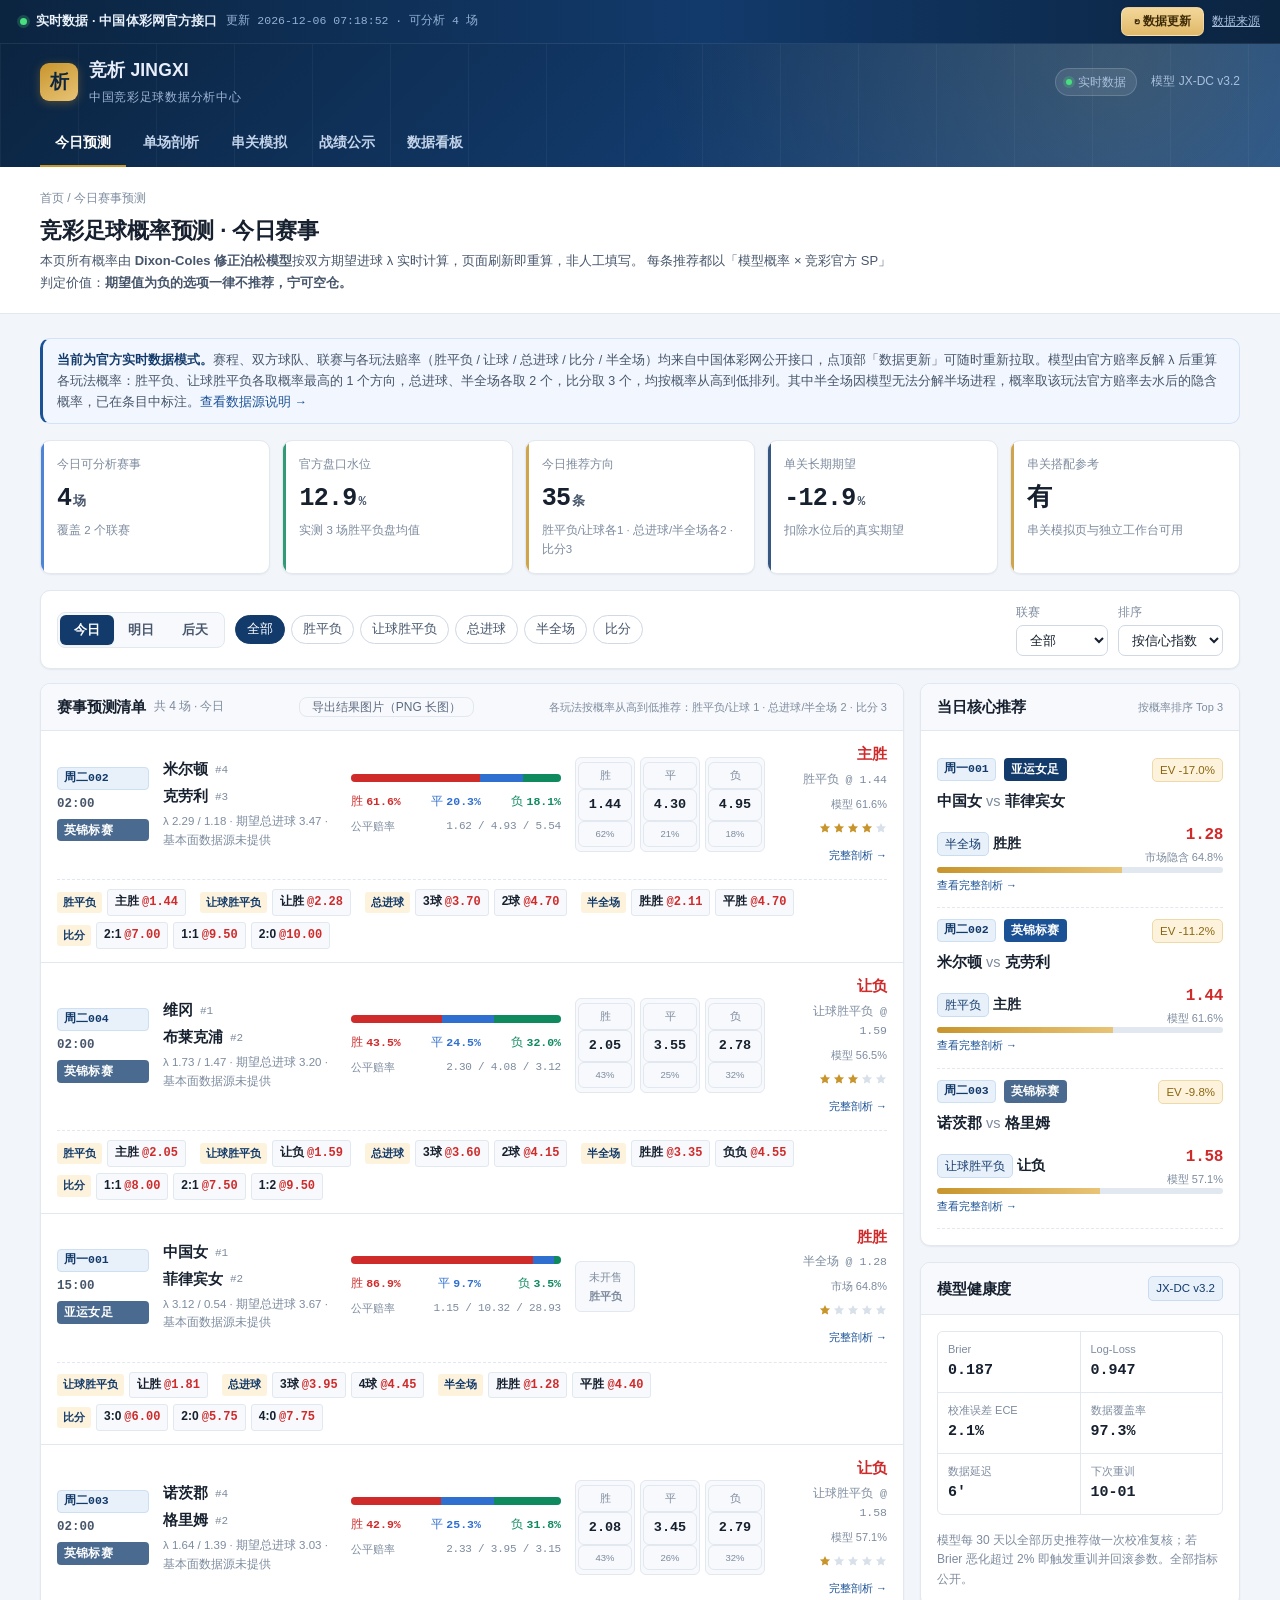
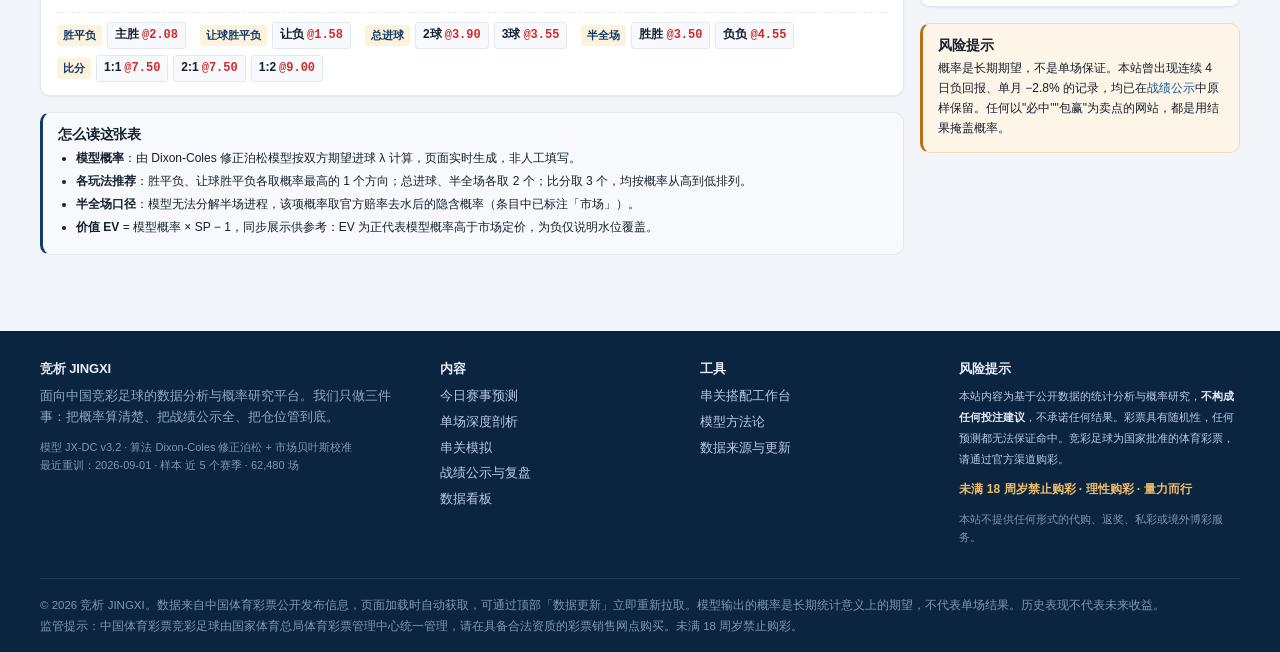
==== commit 59983c71: "回退串关模拟的两次改动，恢复 dc77591 的构成规则 用户反馈这两次改动是错的，要求恢复到改动前的状态。回退内容： - b35bb17 引入的「双玩法搭配按今日预测真实结果数自动定构成」通用规则（" ====
--- a/index.html
+++ b/index.html
@@ -6,7 +6,7 @@
 <title>今日竞彩足球预测 · 概率透明 · 战绩可溯 | 竞析 JINGXI</title>
 <meta name="description" content="竞析 JINGXI —— 中国竞彩足球数据分析中心。以 Dixon-Coles 修正泊松模型计算胜平负、让球、总进球概率，公开模型参数与校准曲线，全量推荐赛前锁定、赛后公示。本站不销售彩票，内容不构成投注建议。">
 <meta name="robots" content="index,follow">
-<link rel="stylesheet" href="assets/css/main.css?v=2026094002">
+<link rel="stylesheet" href="assets/css/main.css?v=2026094003">
 </head>
 <body data-page="home">
 
@@ -21,11 +21,11 @@
 
 <main><div class="wrap" id="home-body"></div></main>
 
-<script src="assets/js/data.js?v=2026094002"></script>
-<script src="assets/js/core.js?v=2026094002"></script>
-<script src="assets/js/datasource.js?v=2026094002"></script>
-<script src="assets/js/parlay.js?v=2026094002"></script>
-<script src="assets/js/app.js?v=2026094002"></script>
-<script src="assets/js/boot.js?v=2026094002"></script>
+<script src="assets/js/data.js?v=2026094003"></script>
+<script src="assets/js/core.js?v=2026094003"></script>
+<script src="assets/js/datasource.js?v=2026094003"></script>
+<script src="assets/js/parlay.js?v=2026094003"></script>
+<script src="assets/js/app.js?v=2026094003"></script>
+<script src="assets/js/boot.js?v=2026094003"></script>
 </body>
 </html>
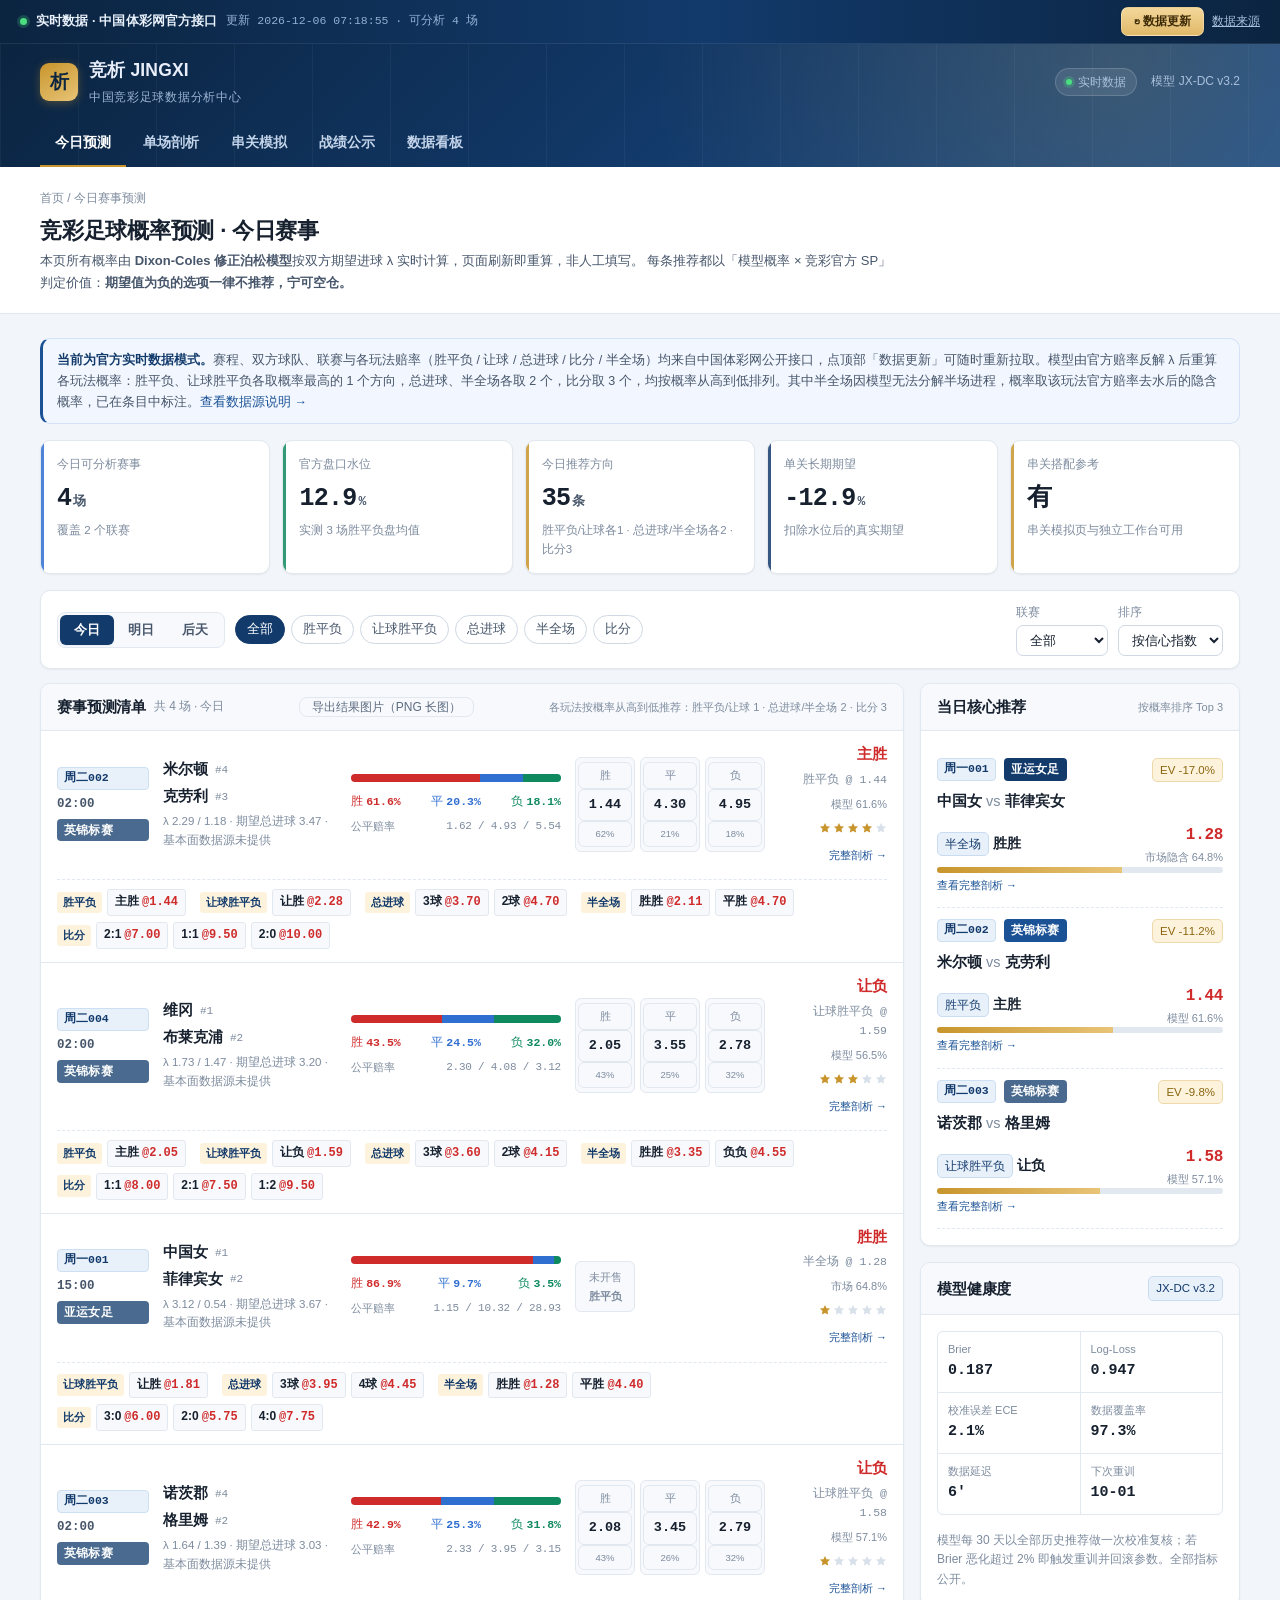
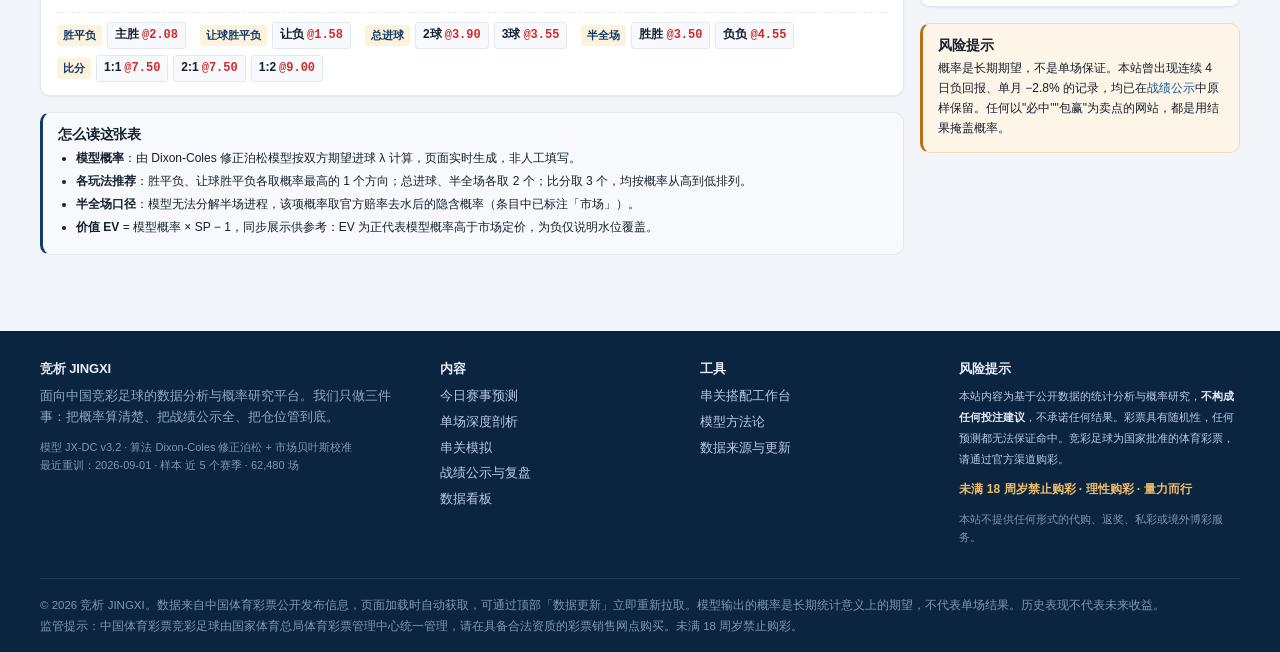
==== commit 302acacc: "串关模拟：三个双玩法组合统一配置，每注腿数按今日预测结果数定 需求：胜平负+总进球 / 让球+总进球 的组合逻辑与配置与其他选项一致， 唯一重点规则是「组合结果按今日预测的结果数搭配」—— 胜平负/让" ====
--- a/index.html
+++ b/index.html
@@ -6,7 +6,7 @@
 <title>今日竞彩足球预测 · 概率透明 · 战绩可溯 | 竞析 JINGXI</title>
 <meta name="description" content="竞析 JINGXI —— 中国竞彩足球数据分析中心。以 Dixon-Coles 修正泊松模型计算胜平负、让球、总进球概率，公开模型参数与校准曲线，全量推荐赛前锁定、赛后公示。本站不销售彩票，内容不构成投注建议。">
 <meta name="robots" content="index,follow">
-<link rel="stylesheet" href="assets/css/main.css?v=2026094003">
+<link rel="stylesheet" href="assets/css/main.css?v=2026094004">
 </head>
 <body data-page="home">
 
@@ -21,11 +21,11 @@
 
 <main><div class="wrap" id="home-body"></div></main>
 
-<script src="assets/js/data.js?v=2026094003"></script>
-<script src="assets/js/core.js?v=2026094003"></script>
-<script src="assets/js/datasource.js?v=2026094003"></script>
-<script src="assets/js/parlay.js?v=2026094003"></script>
-<script src="assets/js/app.js?v=2026094003"></script>
-<script src="assets/js/boot.js?v=2026094003"></script>
+<script src="assets/js/data.js?v=2026094004"></script>
+<script src="assets/js/core.js?v=2026094004"></script>
+<script src="assets/js/datasource.js?v=2026094004"></script>
+<script src="assets/js/parlay.js?v=2026094004"></script>
+<script src="assets/js/app.js?v=2026094004"></script>
+<script src="assets/js/boot.js?v=2026094004"></script>
 </body>
 </html>
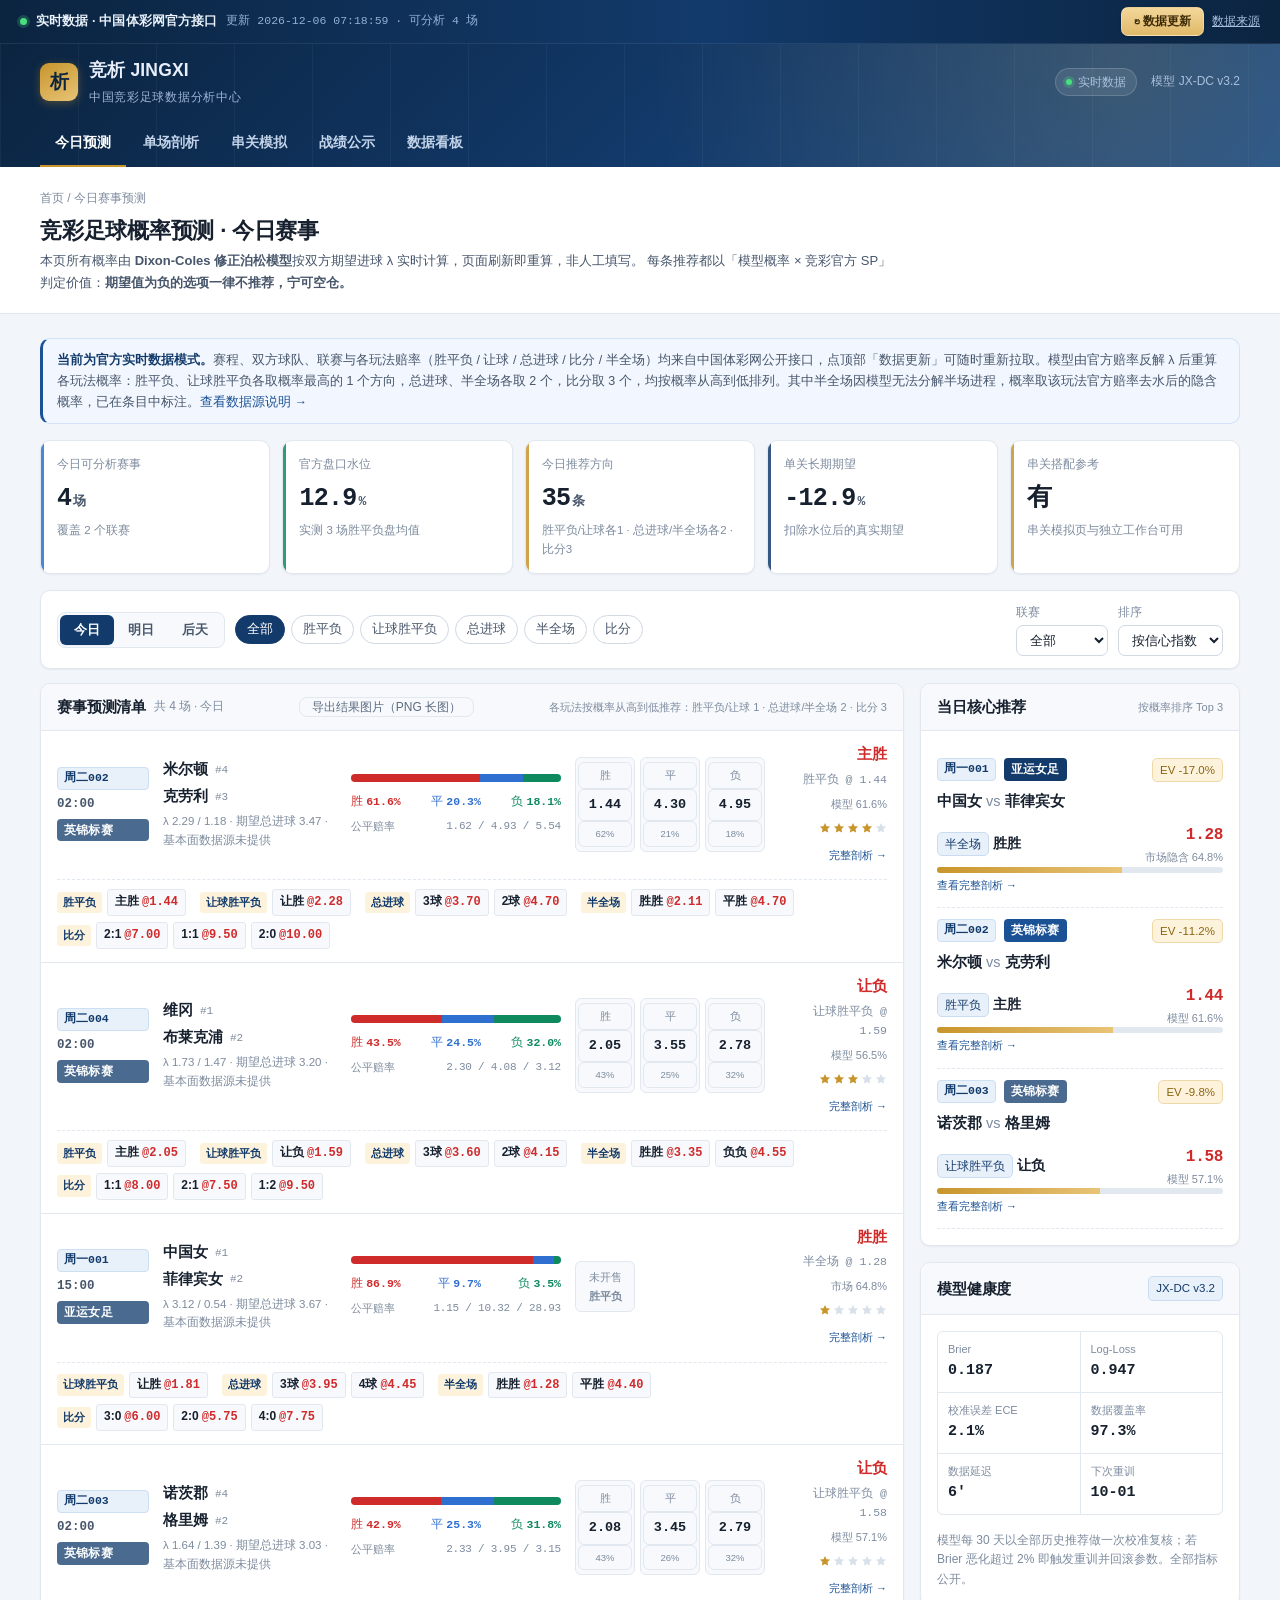
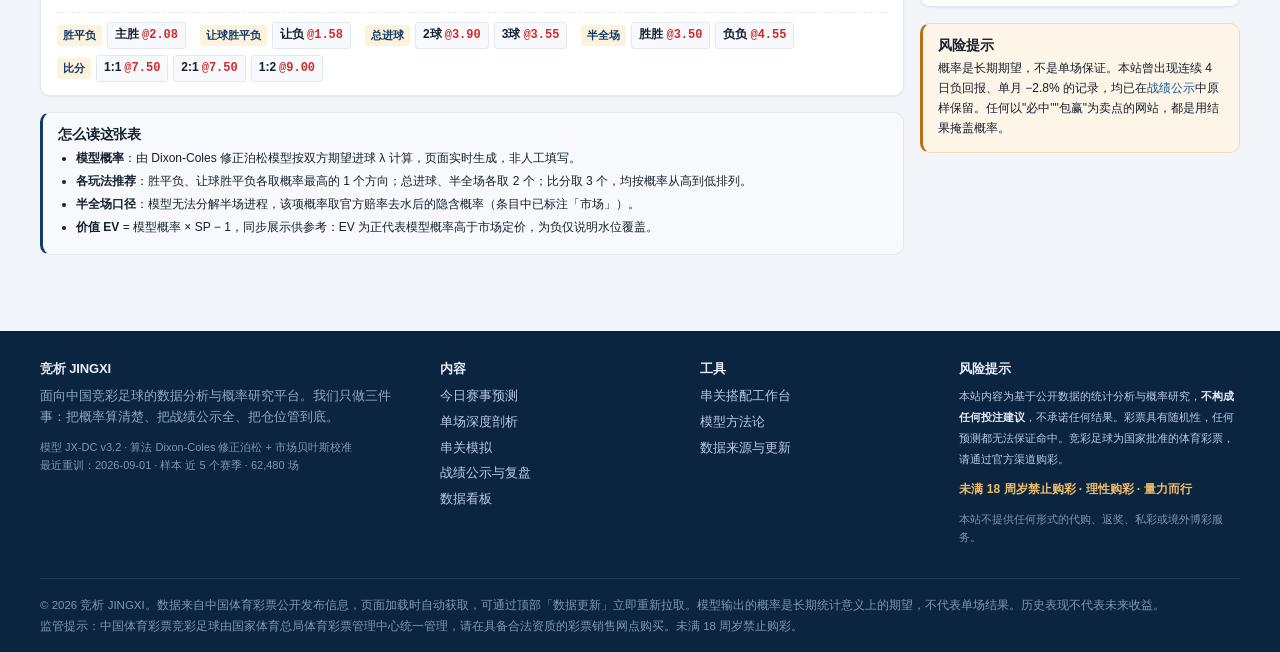
==== commit 68954d66: "串关模拟：关数 = 场数，每注腿数按今日预测结果数逐场取（构成表定稿） 按用户给出的构成表重写枚举逻辑，关数 2/3/4 统一表示 2/3/4 场， 每一场的腿数 = 该场在「今日预测」里的结果数（胜" ====
--- a/index.html
+++ b/index.html
@@ -6,7 +6,7 @@
 <title>今日竞彩足球预测 · 概率透明 · 战绩可溯 | 竞析 JINGXI</title>
 <meta name="description" content="竞析 JINGXI —— 中国竞彩足球数据分析中心。以 Dixon-Coles 修正泊松模型计算胜平负、让球、总进球概率，公开模型参数与校准曲线，全量推荐赛前锁定、赛后公示。本站不销售彩票，内容不构成投注建议。">
 <meta name="robots" content="index,follow">
-<link rel="stylesheet" href="assets/css/main.css?v=2026094004">
+<link rel="stylesheet" href="assets/css/main.css?v=2026094005">
 </head>
 <body data-page="home">
 
@@ -21,11 +21,11 @@
 
 <main><div class="wrap" id="home-body"></div></main>
 
-<script src="assets/js/data.js?v=2026094004"></script>
-<script src="assets/js/core.js?v=2026094004"></script>
-<script src="assets/js/datasource.js?v=2026094004"></script>
-<script src="assets/js/parlay.js?v=2026094004"></script>
-<script src="assets/js/app.js?v=2026094004"></script>
-<script src="assets/js/boot.js?v=2026094004"></script>
+<script src="assets/js/data.js?v=2026094005"></script>
+<script src="assets/js/core.js?v=2026094005"></script>
+<script src="assets/js/datasource.js?v=2026094005"></script>
+<script src="assets/js/parlay.js?v=2026094005"></script>
+<script src="assets/js/app.js?v=2026094005"></script>
+<script src="assets/js/boot.js?v=2026094005"></script>
 </body>
 </html>
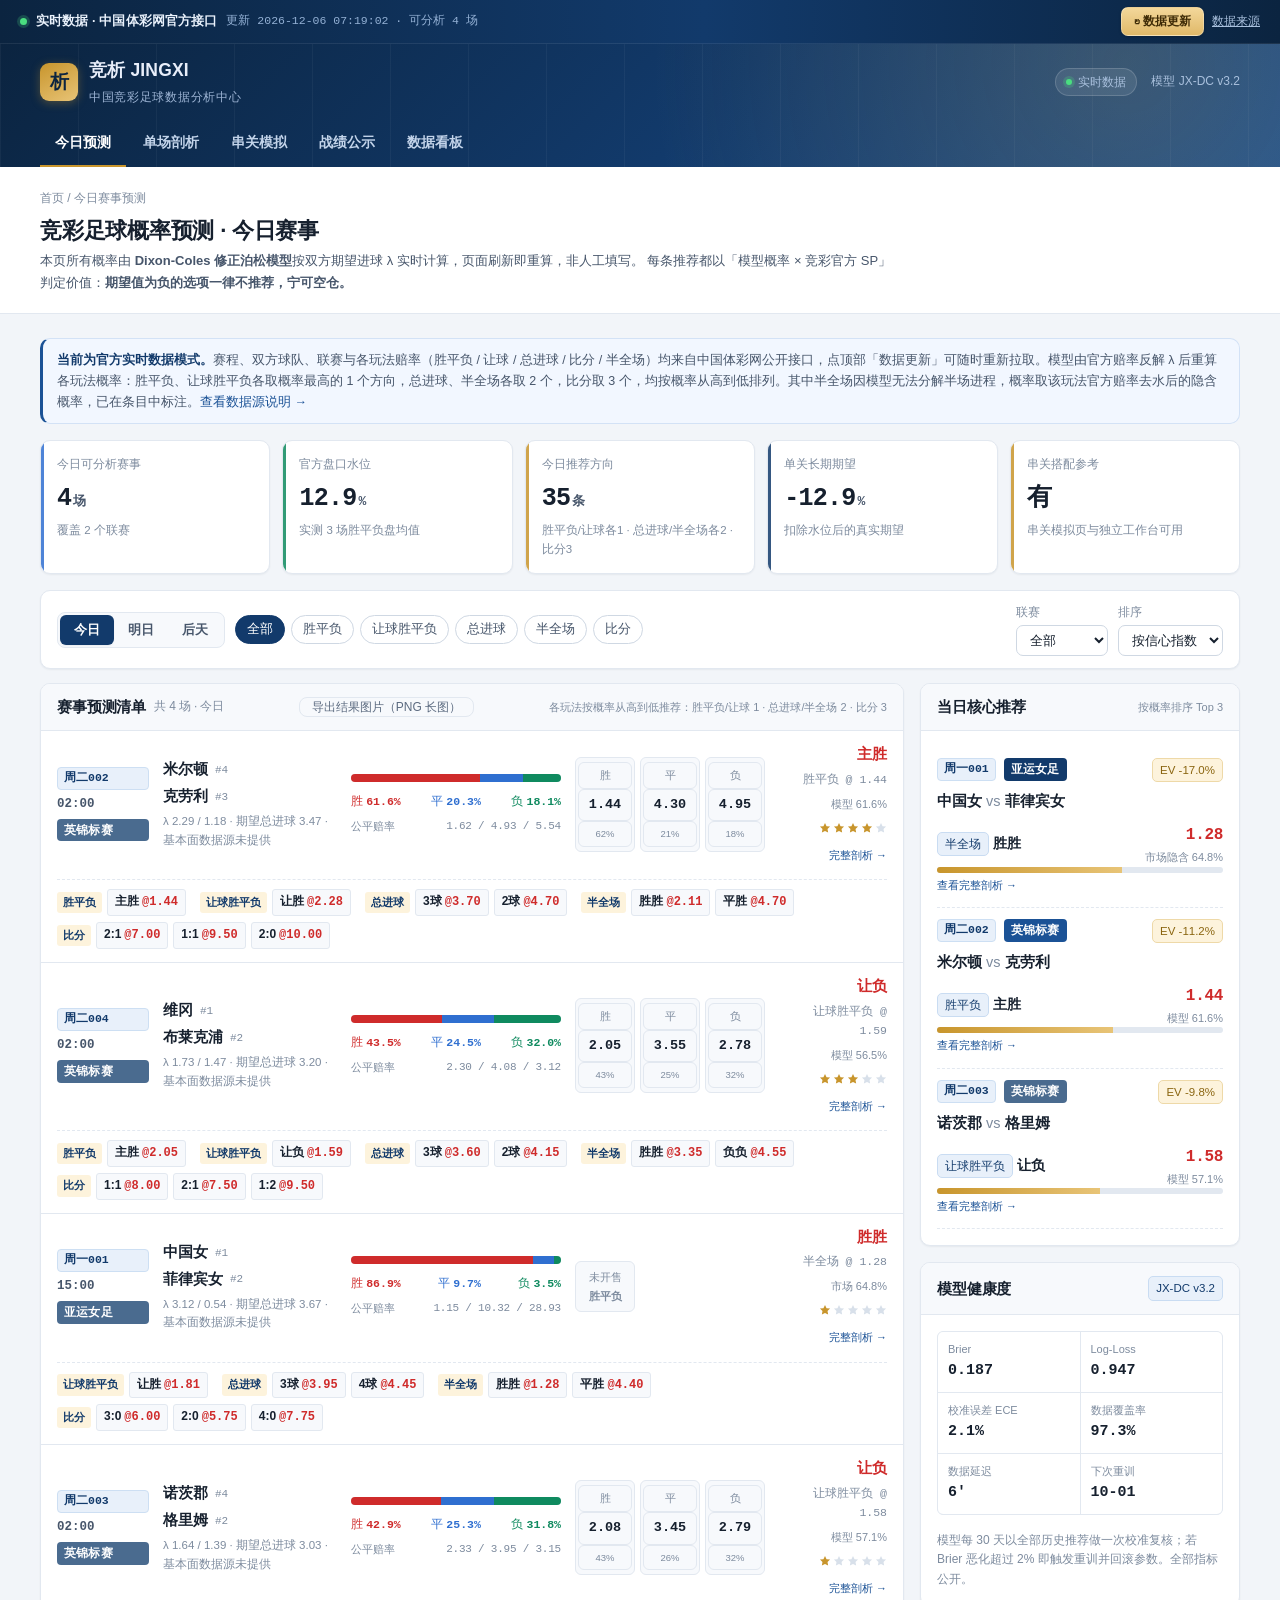
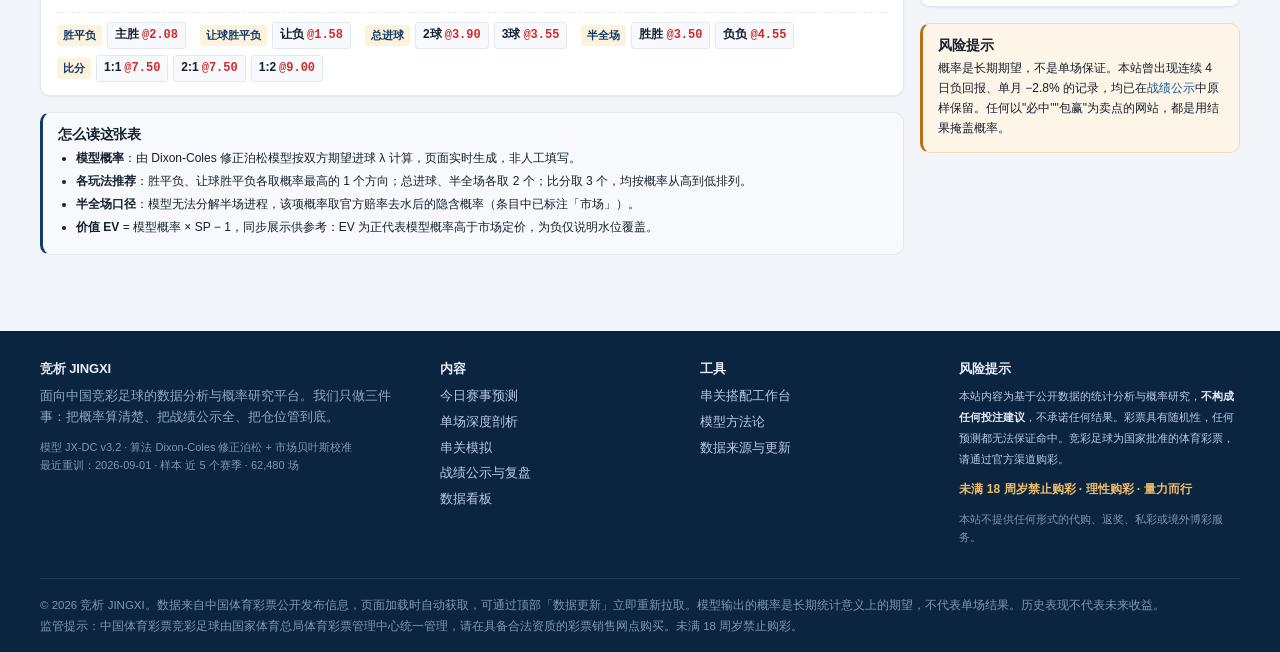
==== commit 5048e4cd: "串关模拟：同一场比赛的结果合并为一条腿（复式）展示 用户反馈：一条腿里不该把同一场的结果拆成多行，应合并显示， 如「周一001 中国女 vs 菲律宾女 总进球 · 2球、3球」。  - 每注内部结构统" ====
--- a/index.html
+++ b/index.html
@@ -6,7 +6,7 @@
 <title>今日竞彩足球预测 · 概率透明 · 战绩可溯 | 竞析 JINGXI</title>
 <meta name="description" content="竞析 JINGXI —— 中国竞彩足球数据分析中心。以 Dixon-Coles 修正泊松模型计算胜平负、让球、总进球概率，公开模型参数与校准曲线，全量推荐赛前锁定、赛后公示。本站不销售彩票，内容不构成投注建议。">
 <meta name="robots" content="index,follow">
-<link rel="stylesheet" href="assets/css/main.css?v=2026094005">
+<link rel="stylesheet" href="assets/css/main.css?v=2026094006">
 </head>
 <body data-page="home">
 
@@ -21,11 +21,11 @@
 
 <main><div class="wrap" id="home-body"></div></main>
 
-<script src="assets/js/data.js?v=2026094005"></script>
-<script src="assets/js/core.js?v=2026094005"></script>
-<script src="assets/js/datasource.js?v=2026094005"></script>
-<script src="assets/js/parlay.js?v=2026094005"></script>
-<script src="assets/js/app.js?v=2026094005"></script>
-<script src="assets/js/boot.js?v=2026094005"></script>
+<script src="assets/js/data.js?v=2026094006"></script>
+<script src="assets/js/core.js?v=2026094006"></script>
+<script src="assets/js/datasource.js?v=2026094006"></script>
+<script src="assets/js/parlay.js?v=2026094006"></script>
+<script src="assets/js/app.js?v=2026094006"></script>
+<script src="assets/js/boot.js?v=2026094006"></script>
 </body>
 </html>
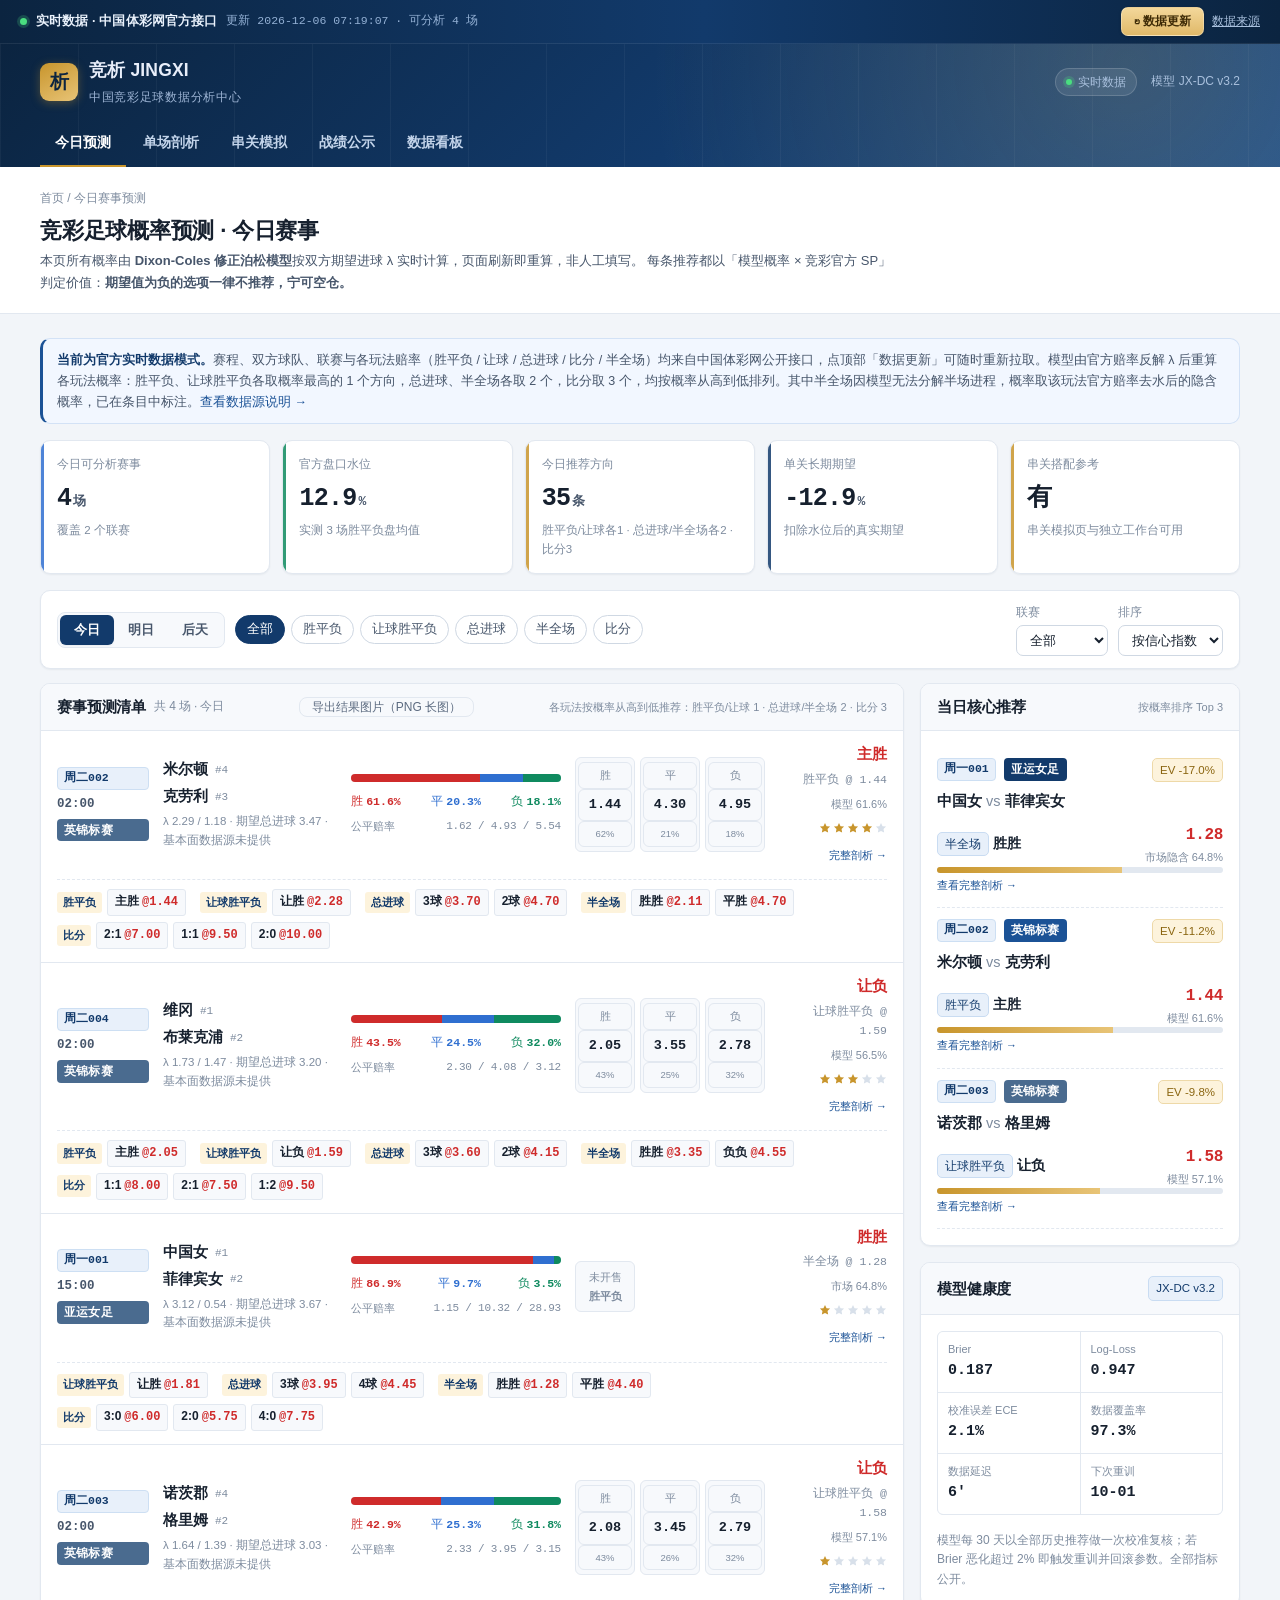
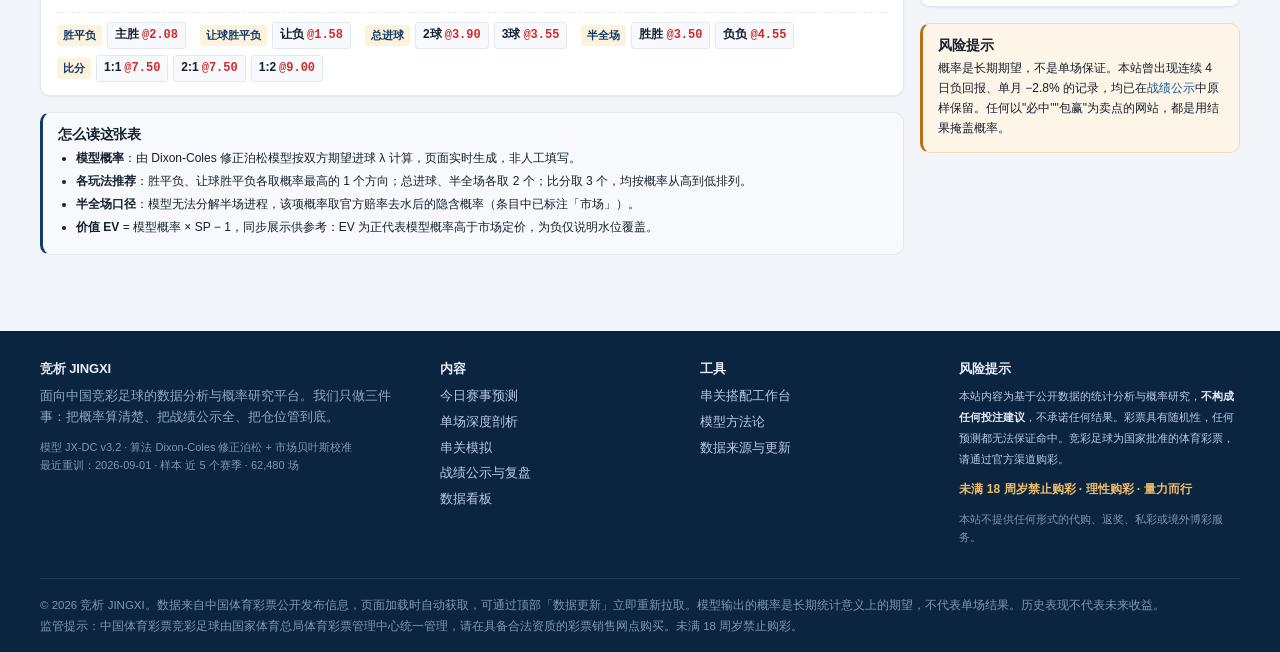
==== commit 6205b428: "串关模拟：同场多结果合并成一条腿时，腿赔率取腿内最高 SP 用户要求：组合赔率里，总进球两个结果按其中最高的赔率计算。  - choicesFor：腿赔率由「各结果 SP 相乘」改为「取腿内最大 SP" ====
--- a/index.html
+++ b/index.html
@@ -6,7 +6,7 @@
 <title>今日竞彩足球预测 · 概率透明 · 战绩可溯 | 竞析 JINGXI</title>
 <meta name="description" content="竞析 JINGXI —— 中国竞彩足球数据分析中心。以 Dixon-Coles 修正泊松模型计算胜平负、让球、总进球概率，公开模型参数与校准曲线，全量推荐赛前锁定、赛后公示。本站不销售彩票，内容不构成投注建议。">
 <meta name="robots" content="index,follow">
-<link rel="stylesheet" href="assets/css/main.css?v=2026094006">
+<link rel="stylesheet" href="assets/css/main.css?v=2026094007">
 </head>
 <body data-page="home">
 
@@ -21,11 +21,11 @@
 
 <main><div class="wrap" id="home-body"></div></main>
 
-<script src="assets/js/data.js?v=2026094006"></script>
-<script src="assets/js/core.js?v=2026094006"></script>
-<script src="assets/js/datasource.js?v=2026094006"></script>
-<script src="assets/js/parlay.js?v=2026094006"></script>
-<script src="assets/js/app.js?v=2026094006"></script>
-<script src="assets/js/boot.js?v=2026094006"></script>
+<script src="assets/js/data.js?v=2026094007"></script>
+<script src="assets/js/core.js?v=2026094007"></script>
+<script src="assets/js/datasource.js?v=2026094007"></script>
+<script src="assets/js/parlay.js?v=2026094007"></script>
+<script src="assets/js/app.js?v=2026094007"></script>
+<script src="assets/js/boot.js?v=2026094007"></script>
 </body>
 </html>
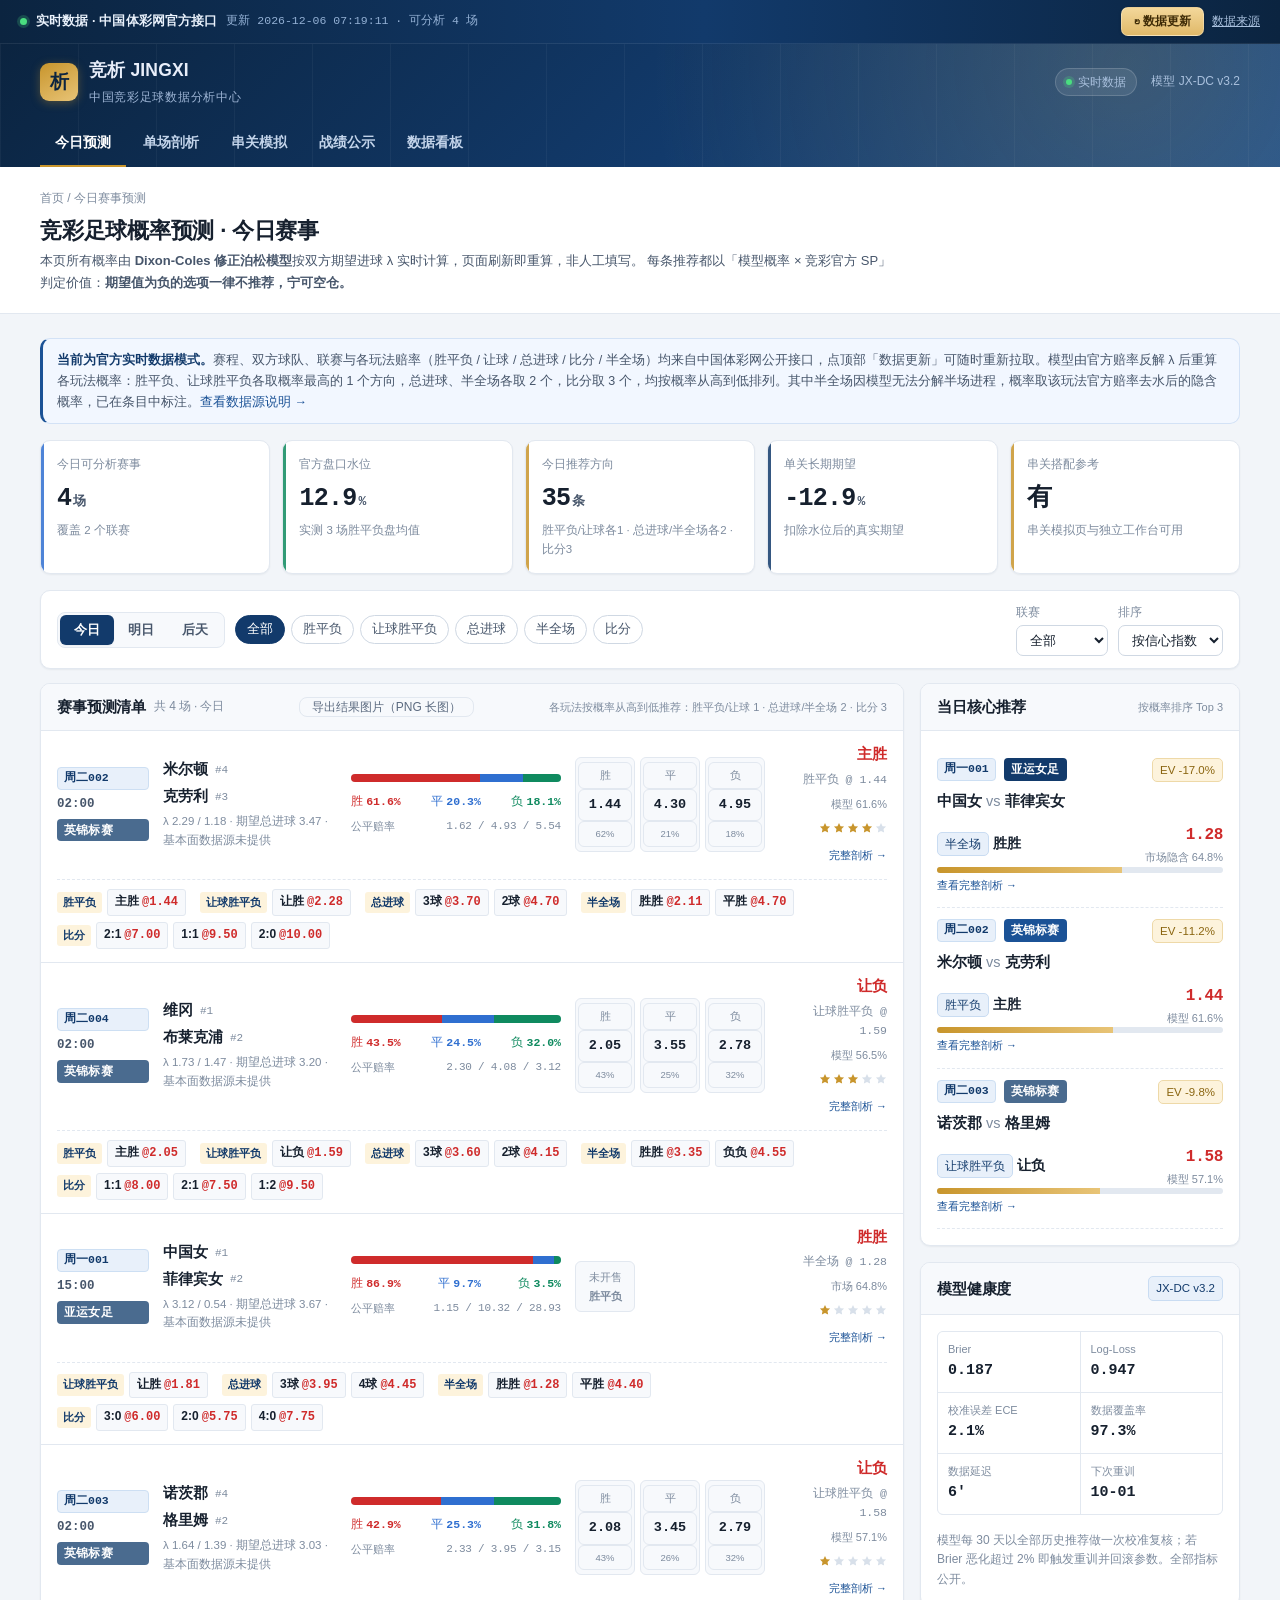
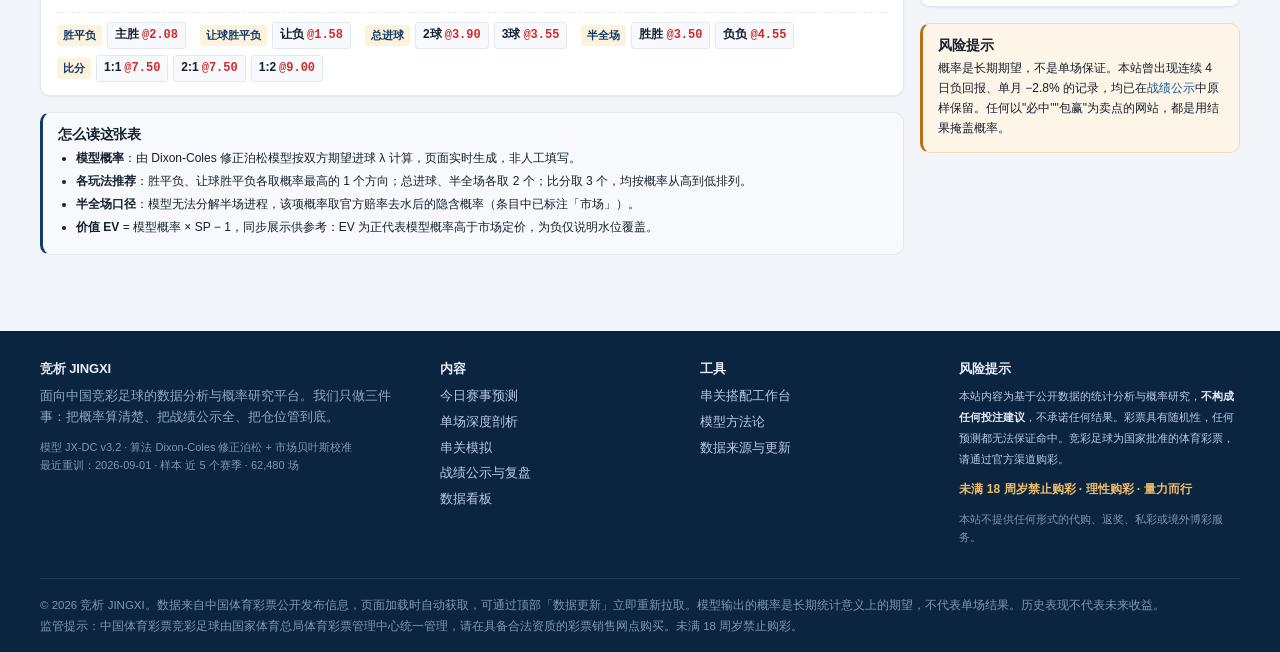
==== commit 9ec0f1b1: "串关模拟：腿概率改为「腿内各结果概率相加」 用户确认的口径：一条腿 = 一场比赛的一个玩法，腿内多结果是覆盖关系。  - choicesFor：腿概率由「各结果概率相乘」改为「相加」（任选其一命中即算" ====
--- a/index.html
+++ b/index.html
@@ -6,7 +6,7 @@
 <title>今日竞彩足球预测 · 概率透明 · 战绩可溯 | 竞析 JINGXI</title>
 <meta name="description" content="竞析 JINGXI —— 中国竞彩足球数据分析中心。以 Dixon-Coles 修正泊松模型计算胜平负、让球、总进球概率，公开模型参数与校准曲线，全量推荐赛前锁定、赛后公示。本站不销售彩票，内容不构成投注建议。">
 <meta name="robots" content="index,follow">
-<link rel="stylesheet" href="assets/css/main.css?v=2026094007">
+<link rel="stylesheet" href="assets/css/main.css?v=2026094008">
 </head>
 <body data-page="home">
 
@@ -21,11 +21,11 @@
 
 <main><div class="wrap" id="home-body"></div></main>
 
-<script src="assets/js/data.js?v=2026094007"></script>
-<script src="assets/js/core.js?v=2026094007"></script>
-<script src="assets/js/datasource.js?v=2026094007"></script>
-<script src="assets/js/parlay.js?v=2026094007"></script>
-<script src="assets/js/app.js?v=2026094007"></script>
-<script src="assets/js/boot.js?v=2026094007"></script>
+<script src="assets/js/data.js?v=2026094008"></script>
+<script src="assets/js/core.js?v=2026094008"></script>
+<script src="assets/js/datasource.js?v=2026094008"></script>
+<script src="assets/js/parlay.js?v=2026094008"></script>
+<script src="assets/js/app.js?v=2026094008"></script>
+<script src="assets/js/boot.js?v=2026094008"></script>
 </body>
 </html>
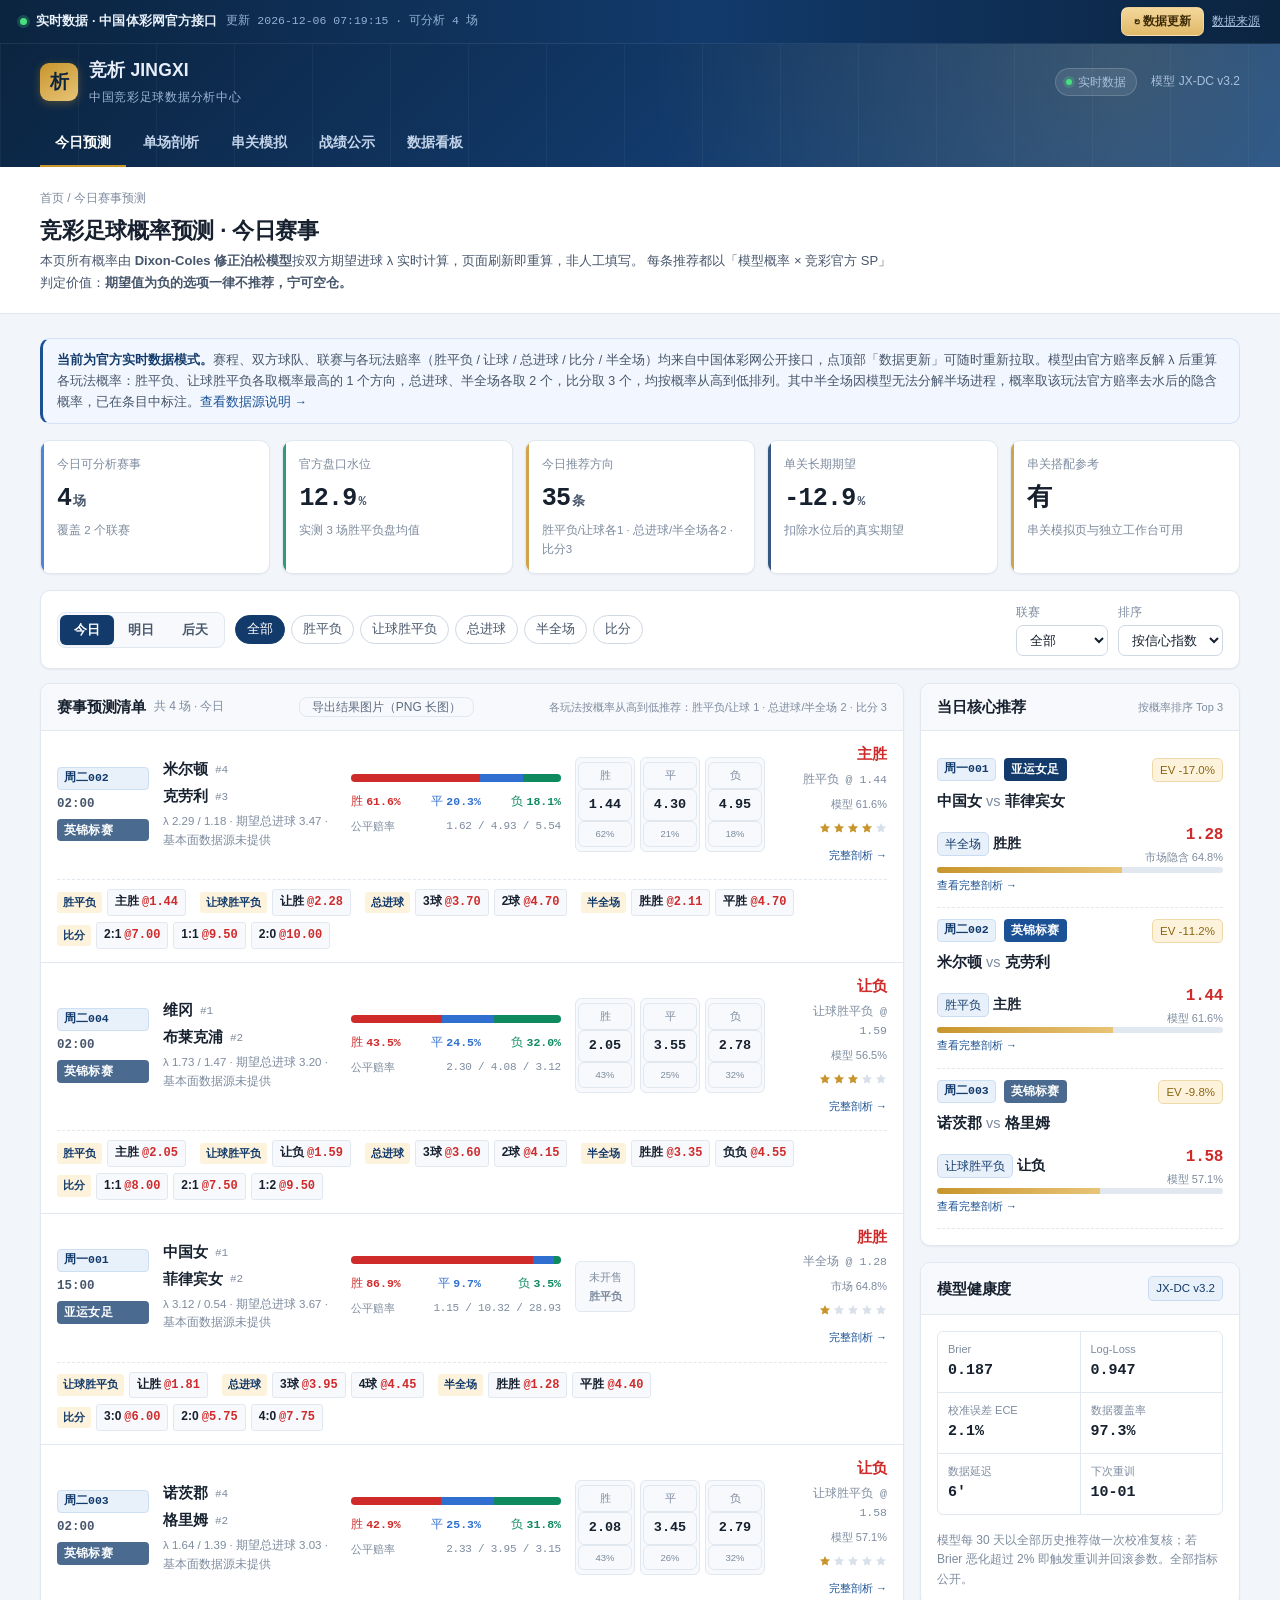
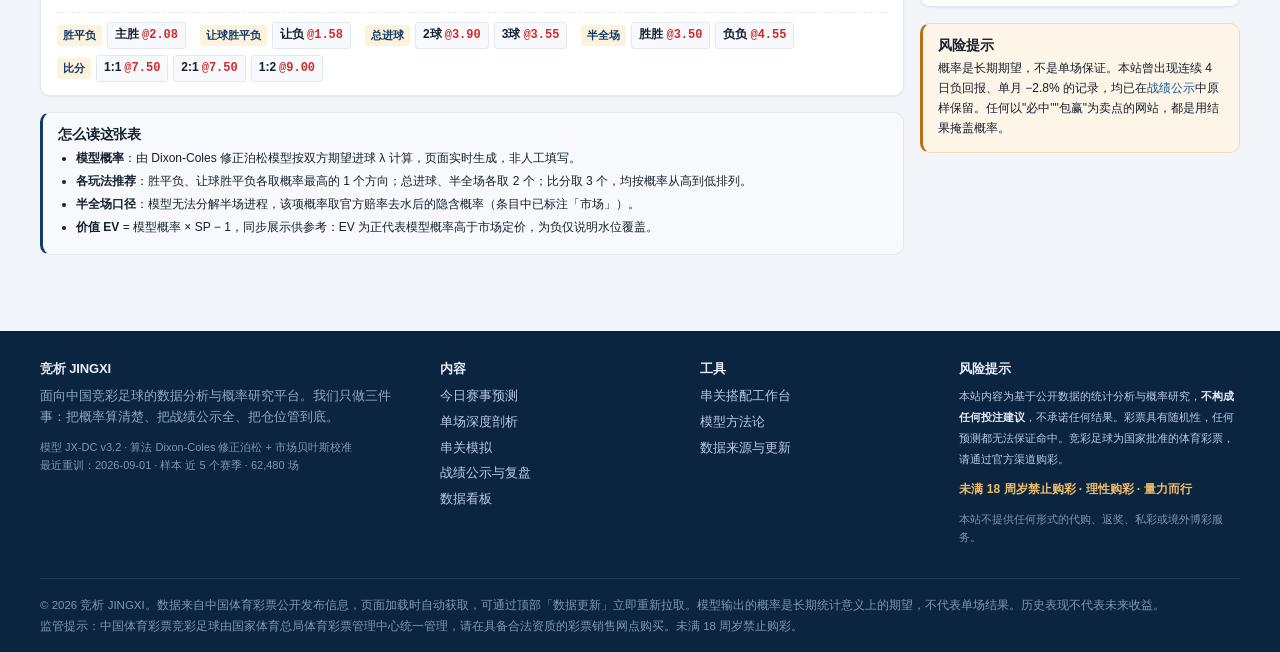
==== commit d3a20aaf: "串关模拟：「按赔率混合组合」改为「手动混合组合」（手动选场+每场自由搭配玩法） - 新增手动选场卡片：从「今日预测」勾选场次，每场自由搭配 5 种玩法（胜平负/让球/总进球/半全场/比分，无推荐的玩法" ====
--- a/index.html
+++ b/index.html
@@ -6,7 +6,7 @@
 <title>今日竞彩足球预测 · 概率透明 · 战绩可溯 | 竞析 JINGXI</title>
 <meta name="description" content="竞析 JINGXI —— 中国竞彩足球数据分析中心。以 Dixon-Coles 修正泊松模型计算胜平负、让球、总进球概率，公开模型参数与校准曲线，全量推荐赛前锁定、赛后公示。本站不销售彩票，内容不构成投注建议。">
 <meta name="robots" content="index,follow">
-<link rel="stylesheet" href="assets/css/main.css?v=2026094008">
+<link rel="stylesheet" href="assets/css/main.css?v=2026094009">
 </head>
 <body data-page="home">
 
@@ -21,11 +21,11 @@
 
 <main><div class="wrap" id="home-body"></div></main>
 
-<script src="assets/js/data.js?v=2026094008"></script>
-<script src="assets/js/core.js?v=2026094008"></script>
-<script src="assets/js/datasource.js?v=2026094008"></script>
-<script src="assets/js/parlay.js?v=2026094008"></script>
-<script src="assets/js/app.js?v=2026094008"></script>
-<script src="assets/js/boot.js?v=2026094008"></script>
+<script src="assets/js/data.js?v=2026094009"></script>
+<script src="assets/js/core.js?v=2026094009"></script>
+<script src="assets/js/datasource.js?v=2026094009"></script>
+<script src="assets/js/parlay.js?v=2026094009"></script>
+<script src="assets/js/app.js?v=2026094009"></script>
+<script src="assets/js/boot.js?v=2026094009"></script>
 </body>
 </html>
